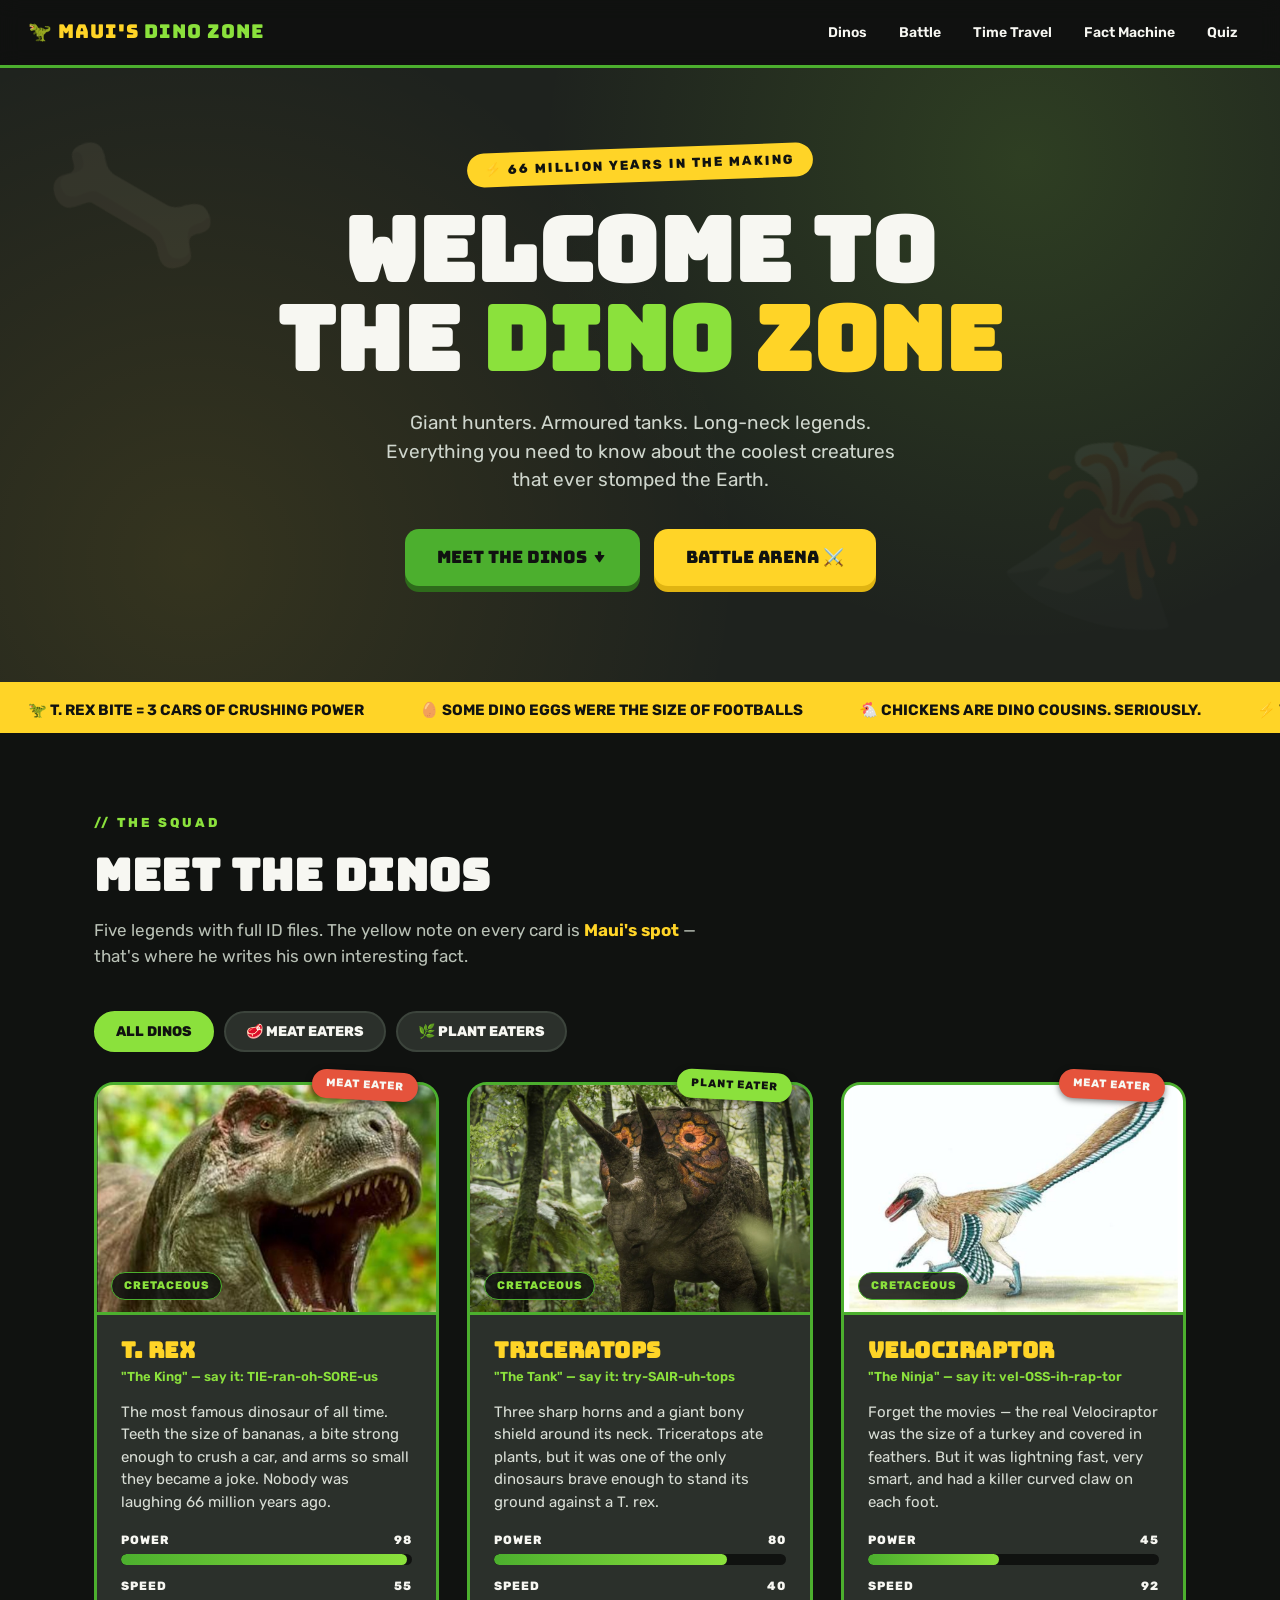
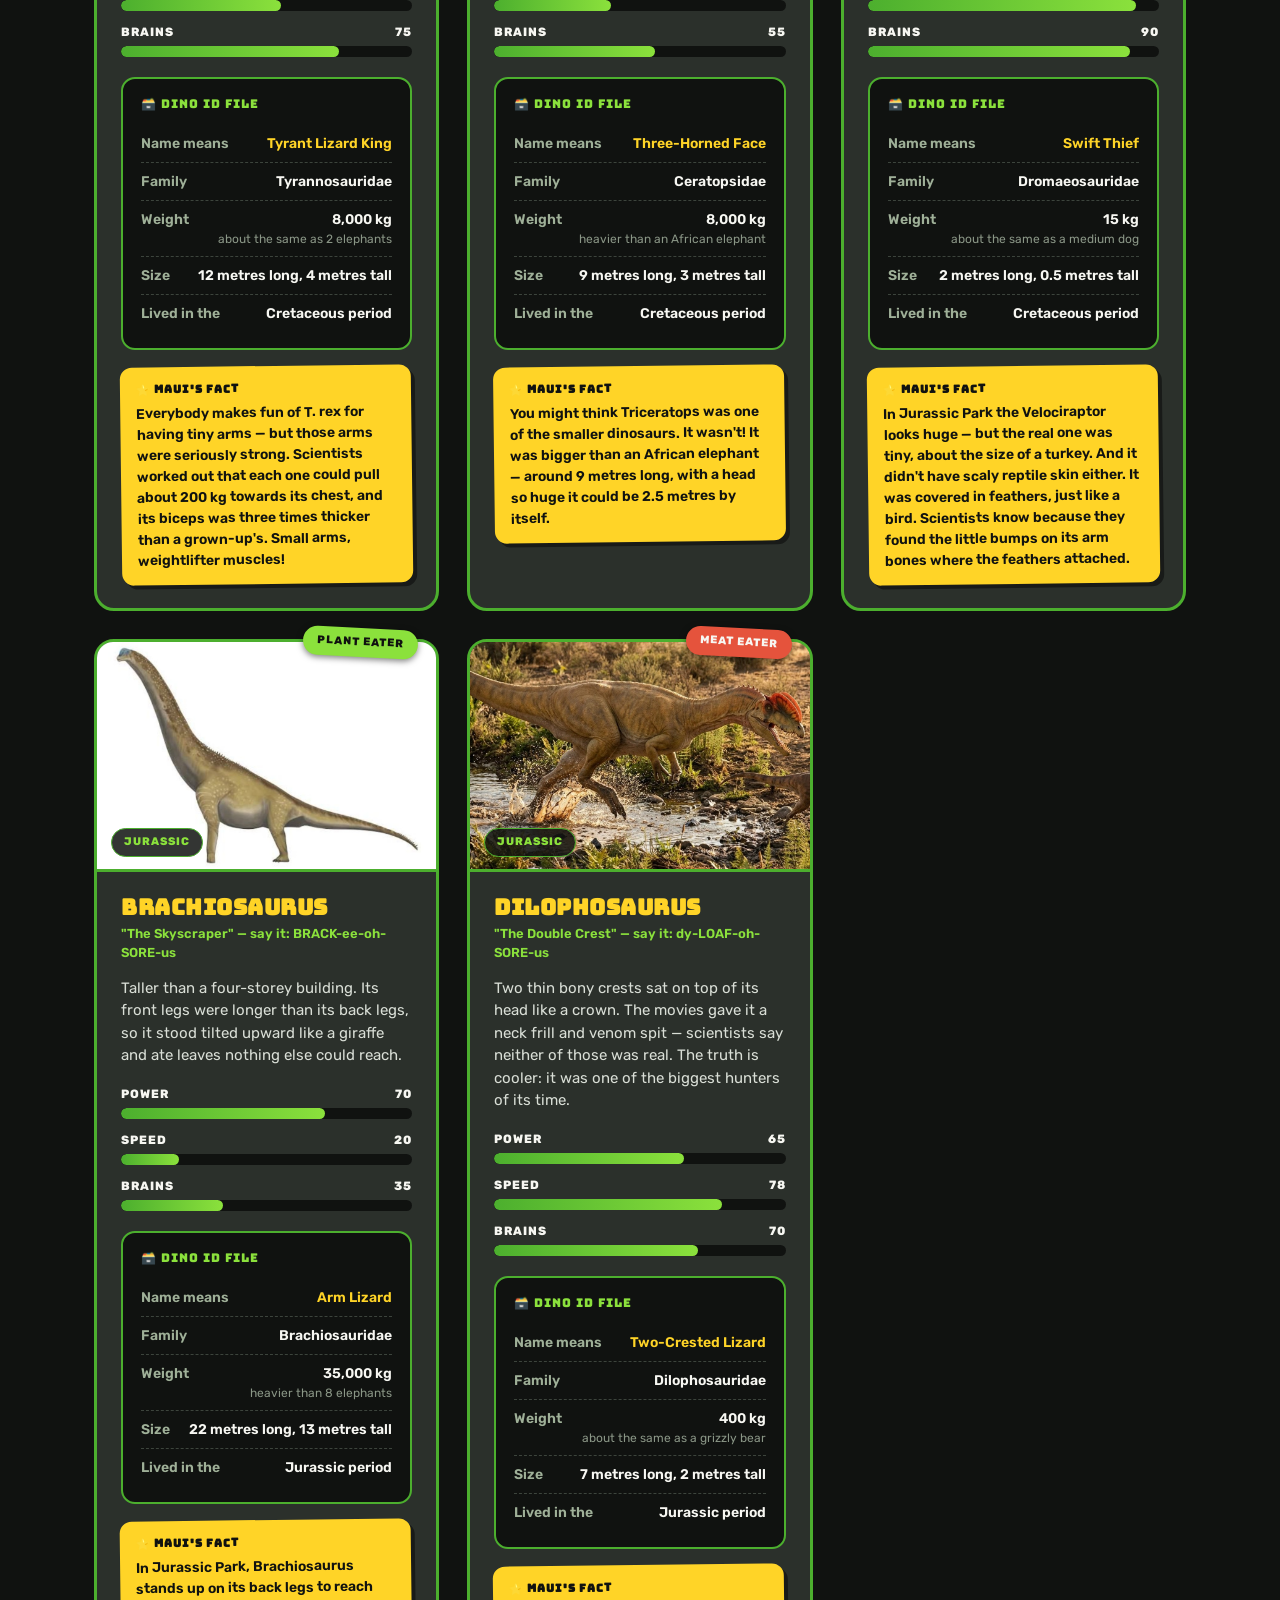
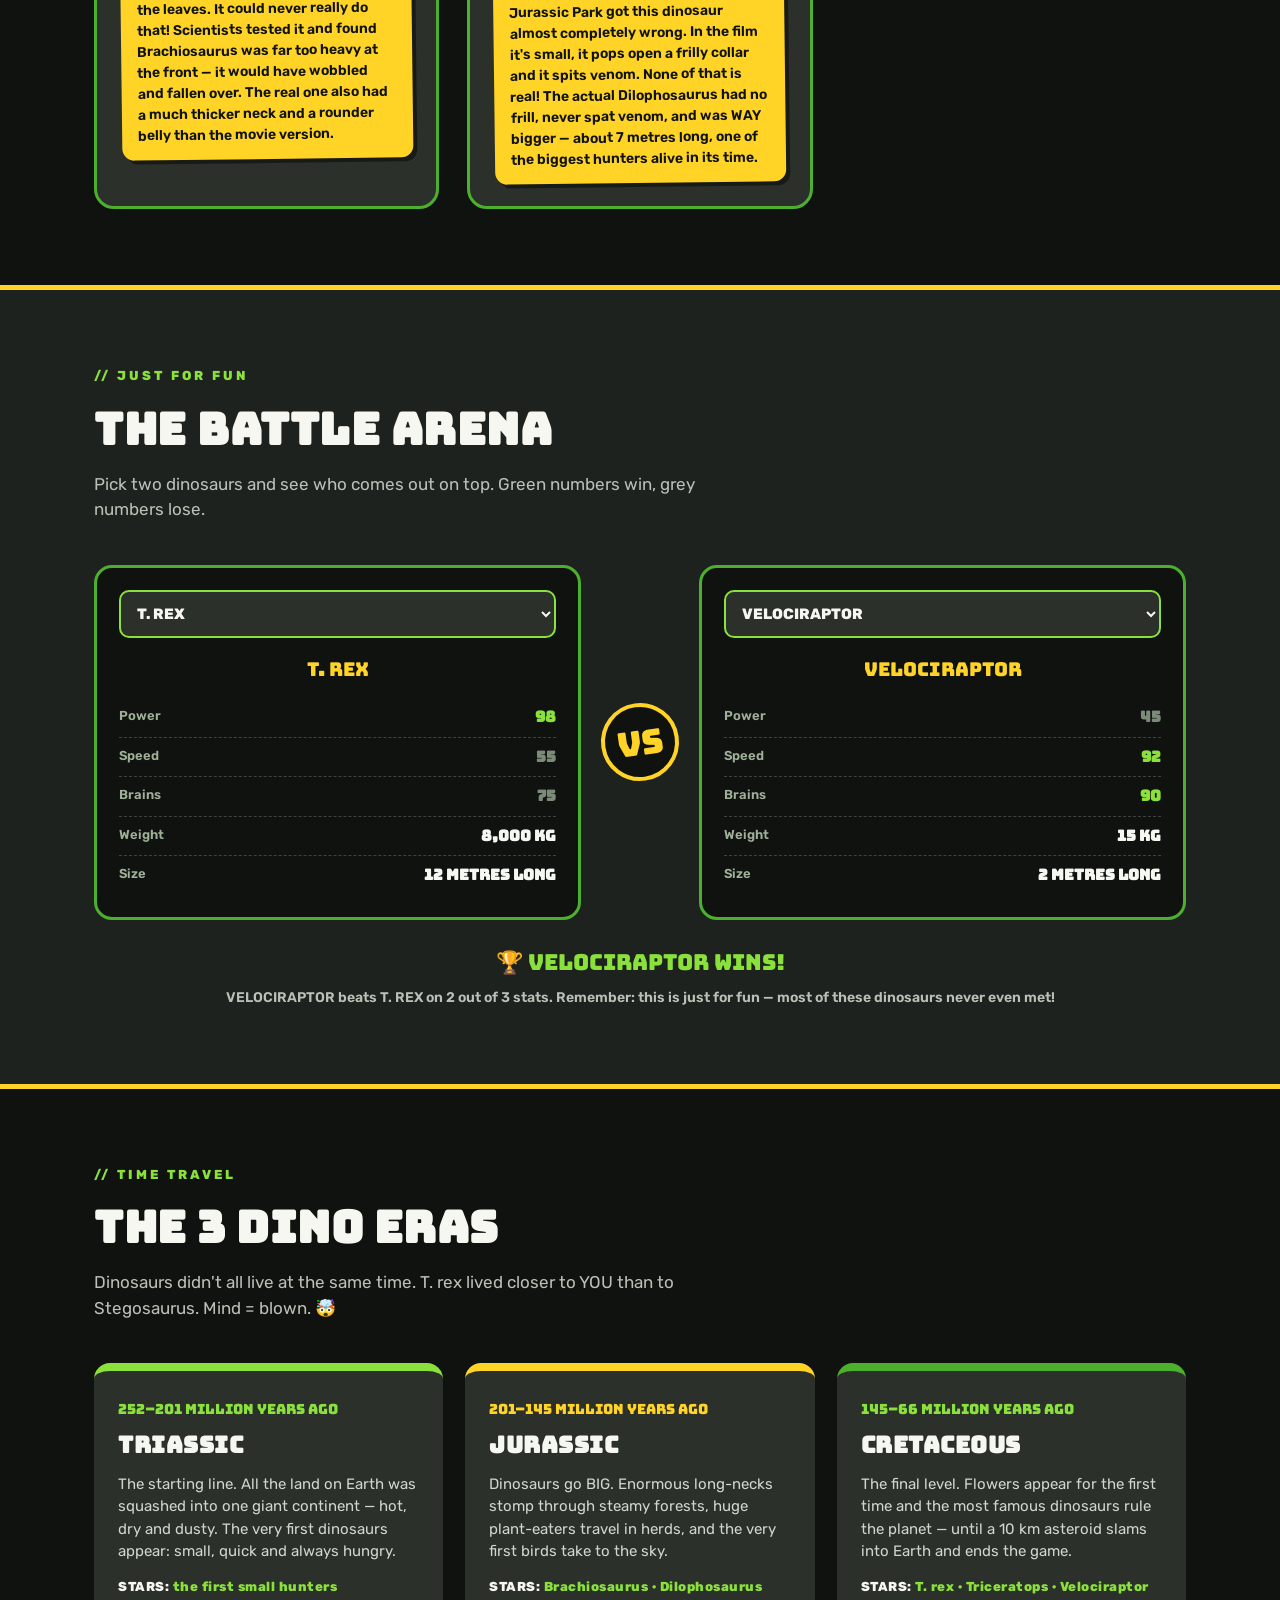
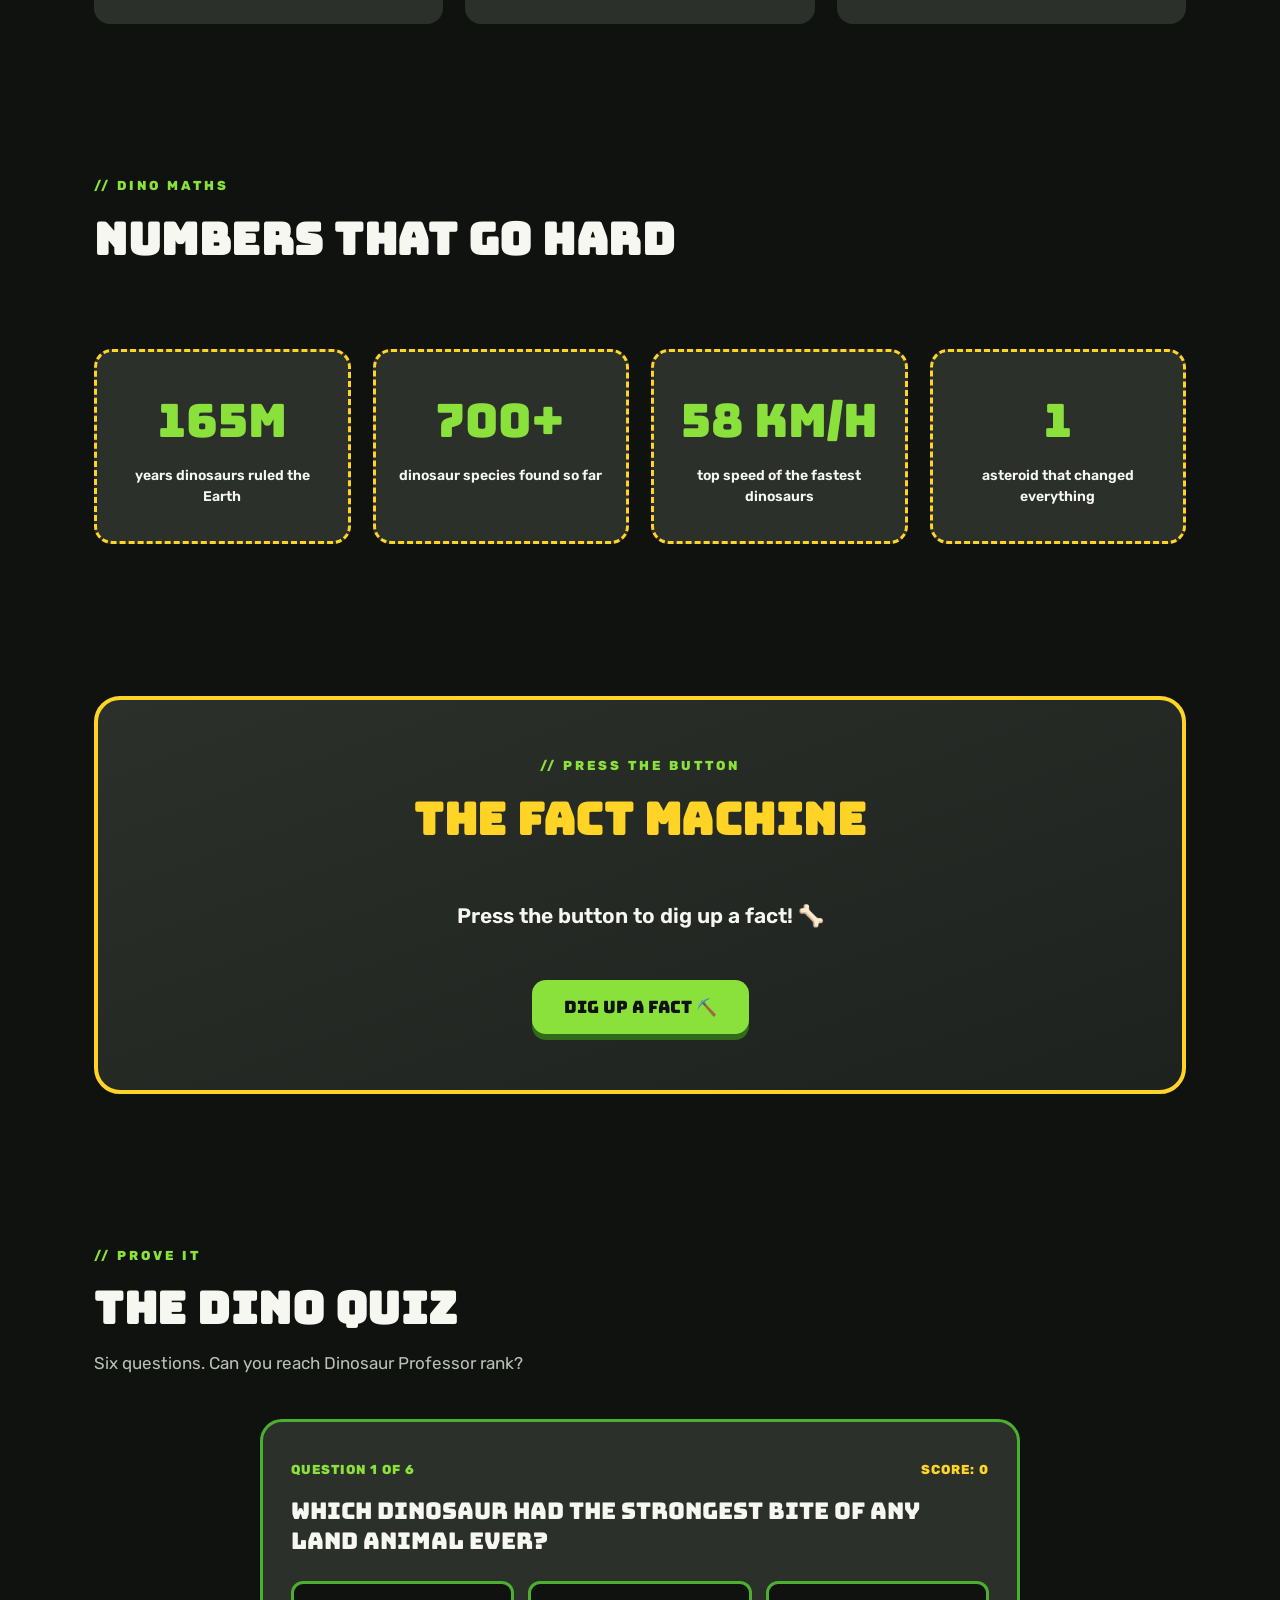
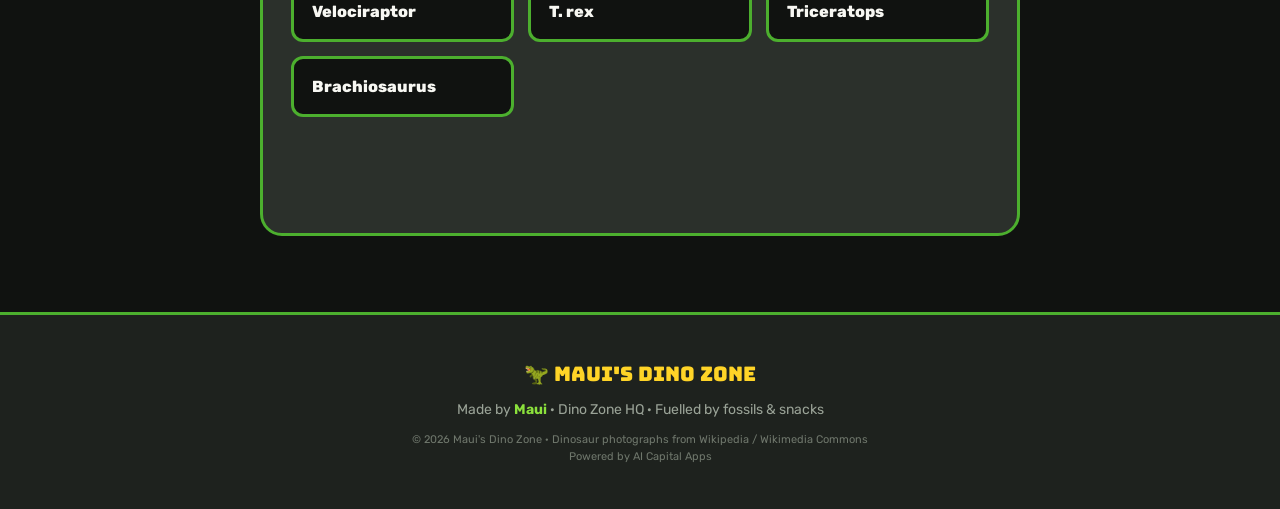
==== index.html @ e73d4151 "Add Maui's Dino Zone website" ====
<!DOCTYPE html>
<html lang="en">
<head>
<meta charset="UTF-8">
<meta name="viewport" content="width=device-width, initial-scale=1.0">
<title>Maui's Dino Zone — Everything About Dinosaurs</title>
<meta name="description" content="Maui's Dino Zone: dinosaur facts, power stats, ID files, a battle arena and a quiz. Built for dinosaur fans.">
<meta name="theme-color" content="#101210">

<!-- Social sharing preview -->
<meta property="og:type" content="website">
<meta property="og:title" content="Maui's Dino Zone">
<meta property="og:description" content="Five legendary dinosaurs, full ID files, a battle arena and a quiz.">
<meta property="og:image" content="trex.jpg">
<meta name="twitter:card" content="summary_large_image">

<link rel="icon" href="data:image/svg+xml,<svg xmlns='http://www.w3.org/2000/svg' viewBox='0 0 100 100'><text y='.9em' font-size='90'>🦖</text></svg>">
<link rel="preconnect" href="https://fonts.googleapis.com">
<link rel="preconnect" href="https://fonts.gstatic.com" crossorigin>
<link href="https://fonts.googleapis.com/css2?family=Bungee&family=Rubik:wght@400;600;800&display=swap" rel="stylesheet">
<link rel="stylesheet" href="style.css">
</head>
<body>

<a class="skip" href="#dinos">Skip to the dinosaurs</a>

<!-- ══════════ NAVIGATION ══════════ -->
<nav>
  <div class="logo">🦖 MAUI'S <span>DINO ZONE</span></div>
  <div class="navlinks">
    <a href="#dinos">Dinos</a>
    <a href="#arena">Battle</a>
    <a href="#eras">Time Travel</a>
    <a href="#facts">Fact Machine</a>
    <a href="#quiz">Quiz</a>
  </div>
</nav>

<!-- ══════════ HERO ══════════ -->
<header class="hero">
  <div class="deco d1">🦴</div>
  <div class="deco d2">🌋</div>
  <div class="badge">⚡ 66 MILLION YEARS IN THE MAKING</div>
  <h1>WELCOME TO<br>THE <span class="g">DINO</span> <span class="y">ZONE</span></h1>
  <p class="lead">Giant hunters. Armoured tanks. Long-neck legends. Everything you need to know about the coolest creatures that ever stomped the Earth.</p>
  <div class="hero-buttons">
    <a class="btn btn-green" href="#dinos">MEET THE DINOS ↓</a>
    <a class="btn btn-yellow" href="#arena">BATTLE ARENA ⚔️</a>
  </div>
</header>

<!-- ══════════ TICKER ══════════ -->
<div class="ticker" aria-hidden="true"><div class="ticker-inner">
  <b>🦖 T. REX BITE = 3 CARS OF CRUSHING POWER</b><b>🥚 SOME DINO EGGS WERE THE SIZE OF FOOTBALLS</b><b>🐔 CHICKENS ARE DINO COUSINS. SERIOUSLY.</b><b>⚡ VELOCIRAPTORS HAD FEATHERS</b><b>🌋 DINOS RULED FOR 165 MILLION YEARS</b>
  <b>🦖 T. REX BITE = 3 CARS OF CRUSHING POWER</b><b>🥚 SOME DINO EGGS WERE THE SIZE OF FOOTBALLS</b><b>🐔 CHICKENS ARE DINO COUSINS. SERIOUSLY.</b><b>⚡ VELOCIRAPTORS HAD FEATHERS</b><b>🌋 DINOS RULED FOR 165 MILLION YEARS</b>
</div></div>

<!-- ══════════ THE DINOSAURS ══════════ -->
<section id="dinos">
  <div class="kicker">// The Squad</div>
  <h2>MEET THE DINOS</h2>
  <p class="sub">Five legends with full ID files. The yellow note on every card is <b>Maui's spot</b> — that's where he writes his own interesting fact.</p>

  <div class="filters">
    <button class="active" data-filter="all">ALL DINOS</button>
    <button data-filter="meat">🥩 MEAT EATERS</button>
    <button data-filter="plant">🌿 PLANT EATERS</button>
  </div>

  <div class="grid" id="dino-grid"><!-- built by app.js from dinos.js --></div>
</section>

<!-- ══════════ BATTLE ARENA ══════════ -->
<div class="arena-wrap"><section id="arena">
  <div class="kicker">// Just For Fun</div>
  <h2>THE BATTLE ARENA</h2>
  <p class="sub">Pick two dinosaurs and see who comes out on top. Green numbers win, grey numbers lose.</p>

  <div class="arena">
    <div class="fighter">
      <select id="fighter-a" aria-label="Choose the first dinosaur"></select>
      <div class="fname" id="name-a">—</div>
      <div class="fstats" id="stats-a"></div>
    </div>

    <div class="vs">VS</div>

    <div class="fighter">
      <select id="fighter-b" aria-label="Choose the second dinosaur"></select>
      <div class="fname" id="name-b">—</div>
      <div class="fstats" id="stats-b"></div>
    </div>
  </div>

  <div class="verdict" id="verdict"></div>
</section></div>

<!-- ══════════ THE ERAS ══════════ -->
<section id="eras">
  <div class="kicker">// Time Travel</div>
  <h2>THE 3 DINO ERAS</h2>
  <p class="sub">Dinosaurs didn't all live at the same time. T. rex lived closer to YOU than to Stegosaurus. Mind = blown. 🤯</p>

  <div class="timeline">
    <div class="era reveal">
      <div class="when">252–201 MILLION YEARS AGO</div>
      <h3>TRIASSIC</h3>
      <p>The starting line. All the land on Earth was squashed into one giant continent — hot, dry and dusty. The very first dinosaurs appear: small, quick and always hungry.</p>
      <div class="who">STARS: <span>the first small hunters</span></div>
    </div>
    <div class="era reveal">
      <div class="when">201–145 MILLION YEARS AGO</div>
      <h3>JURASSIC</h3>
      <p>Dinosaurs go BIG. Enormous long-necks stomp through steamy forests, huge plant-eaters travel in herds, and the very first birds take to the sky.</p>
      <div class="who">STARS: <span>Brachiosaurus · Dilophosaurus</span></div>
    </div>
    <div class="era reveal">
      <div class="when">145–66 MILLION YEARS AGO</div>
      <h3>CRETACEOUS</h3>
      <p>The final level. Flowers appear for the first time and the most famous dinosaurs rule the planet — until a 10 km asteroid slams into Earth and ends the game.</p>
      <div class="who">STARS: <span>T. rex · Triceratops · Velociraptor</span></div>
    </div>
  </div>
</section>

<!-- ══════════ BIG NUMBERS ══════════ -->
<section>
  <div class="kicker">// Dino Maths</div>
  <h2>NUMBERS THAT GO HARD</h2>
  <p class="sub">&nbsp;</p>
  <div class="bignums">
    <div class="num reveal"><div class="n">165M</div><div class="d">years dinosaurs ruled the Earth</div></div>
    <div class="num reveal"><div class="n">700+</div><div class="d">dinosaur species found so far</div></div>
    <div class="num reveal"><div class="n">58 KM/H</div><div class="d">top speed of the fastest dinosaurs</div></div>
    <div class="num reveal"><div class="n">1</div><div class="d">asteroid that changed everything</div></div>
  </div>
</section>

<!-- ══════════ FACT MACHINE ══════════ -->
<section id="facts">
  <div class="machine reveal">
    <div class="kicker">// Press The Button</div>
    <h2>THE FACT MACHINE</h2>
    <div id="fact">Press the button to dig up a fact! 🦴</div>
    <button class="btn btn-lime" onclick="newFact()">DIG UP A FACT ⛏️</button>
  </div>
</section>

<!-- ══════════ QUIZ ══════════ -->
<section id="quiz">
  <div class="kicker">// Prove It</div>
  <h2>THE DINO QUIZ</h2>
  <p class="sub">Six questions. Can you reach Dinosaur Professor rank?</p>
  <div class="quiz-box" id="quiz-box"><!-- built by app.js --></div>
</section>

<!-- ══════════ FOOTER ══════════ -->
<footer>
  <div class="fbig">🦖 MAUI'S DINO ZONE</div>
  <div>Made by <b>Maui</b> · Dino Zone HQ · Fuelled by fossils &amp; snacks</div>
  <div class="credit">
    &copy; <span id="year">2026</span> Maui's Dino Zone · Dinosaur photographs from Wikipedia / Wikimedia Commons<br>
    Powered by AI Capital Apps
  </div>
</footer>

<script src="dinos.js"></script>
<script src="app.js"></script>
</body>
</html>
---- style.css ----
/* ==========================================================================
   MAUI'S DINO ZONE — STYLESHEET
   Colours: green · yellow · black · dark grey · white
   ========================================================================== */

:root{
  --green:#4CAF2E;
  --green-dark:#2E6B1B;
  --lime:#8BE13C;
  --yellow:#FFD427;
  --yellow-dark:#E0B412;
  --black:#101210;
  --dark:#1E221E;
  --gray:#2B302B;
  --gray-light:#3C443C;
  --white:#F7F7F2;
  --muted:#B9C1B6;
  --meat:#E5533C;
}

*{margin:0;padding:0;box-sizing:border-box;}
html{scroll-behavior:smooth;}

body{
  background:var(--black);
  color:var(--white);
  font-family:'Rubik',-apple-system,BlinkMacSystemFont,'Segoe UI',Helvetica,Arial,sans-serif;
  overflow-x:hidden;
  line-height:1.5;
}

/* If Bungee can't load (no internet), fall back to a heavy sans — never a serif */
h1,h2,h3,.display{
  font-family:'Bungee','Arial Black','Helvetica Neue',Impact,sans-serif;
  font-weight:800;letter-spacing:.5px;
}

img{max-width:100%;display:block;}

::selection{background:var(--lime);color:var(--black);}

/* Skip link for keyboard users */
.skip{
  position:absolute;left:-9999px;top:0;z-index:200;
  background:var(--yellow);color:var(--black);padding:12px 20px;font-weight:800;
}
.skip:focus{left:0;}

/* ==========================================================================
   NAVIGATION
   ========================================================================== */
nav{
  position:sticky;top:0;z-index:60;
  display:flex;align-items:center;justify-content:space-between;
  gap:12px;
  padding:14px 28px;
  background:rgba(16,18,16,.94);
  backdrop-filter:blur(10px);
  border-bottom:3px solid var(--green);
}
.logo{
  font-family:'Bungee','Arial Black',Impact,sans-serif;font-size:19px;color:var(--yellow);
  letter-spacing:1px;white-space:nowrap;
}
.logo span{color:var(--lime);}
.navlinks{display:flex;gap:4px;flex-wrap:wrap;}
.navlinks a{
  color:var(--white);text-decoration:none;font-weight:600;font-size:14px;
  padding:8px 14px;border-radius:999px;
  transition:background .18s,color .18s,transform .18s;
}
.navlinks a:hover,.navlinks a:focus-visible{
  background:var(--green);color:var(--black);transform:rotate(-2deg);outline:none;
}

/* ==========================================================================
   HERO
   ========================================================================== */
.hero{
  position:relative;
  padding:80px 24px 96px;
  text-align:center;
  background:
    radial-gradient(circle at 80% 15%, rgba(139,225,60,.15), transparent 42%),
    radial-gradient(circle at 15% 80%, rgba(255,212,39,.10), transparent 46%),
    var(--dark);
  border-bottom:6px solid var(--yellow);
  overflow:hidden;
}
.badge{
  display:inline-block;
  background:var(--yellow);color:var(--black);
  font-weight:800;font-size:13px;letter-spacing:2px;
  padding:7px 18px;border-radius:999px;
  transform:rotate(-2deg);margin-bottom:24px;
}
.hero h1{
  font-size:clamp(40px,8vw,88px);
  line-height:1.02;
  position:relative;z-index:2;
}
.hero h1 .g{color:var(--lime);}
.hero h1 .y{color:var(--yellow);}
.hero p.lead{
  max-width:540px;margin:24px auto 0;
  font-size:clamp(16px,2.4vw,19px);color:#CFD6CD;
  position:relative;z-index:2;
}
.hero-buttons{
  display:flex;gap:14px;justify-content:center;flex-wrap:wrap;
  margin-top:34px;position:relative;z-index:2;
}
.btn{
  display:inline-block;
  font-family:'Bungee','Arial Black',Impact,sans-serif;font-size:17px;text-decoration:none;
  padding:16px 32px;border-radius:14px;border:none;cursor:pointer;
  transition:transform .14s, box-shadow .14s;
}
.btn-green{background:var(--green);color:var(--black);box-shadow:0 6px 0 var(--green-dark);}
.btn-green:hover{transform:translateY(3px);box-shadow:0 3px 0 var(--green-dark);}
.btn-green:active{transform:translateY(6px);box-shadow:none;}
.btn-yellow{background:var(--yellow);color:var(--black);box-shadow:0 6px 0 var(--yellow-dark);}
.btn-yellow:hover{transform:translateY(3px);box-shadow:0 3px 0 var(--yellow-dark);}
.btn-yellow:active{transform:translateY(6px);box-shadow:none;}
.btn-lime{background:var(--lime);color:var(--black);box-shadow:0 6px 0 var(--green-dark);}
.btn-lime:hover{transform:translateY(3px);box-shadow:0 3px 0 var(--green-dark);}
.btn-lime:active{transform:translateY(6px);box-shadow:none;}

.deco{
  position:absolute;font-size:130px;opacity:.07;
  user-select:none;pointer-events:none;z-index:1;
}
.deco.d1{top:40px;left:4%;transform:rotate(-15deg);}
.deco.d2{bottom:24px;right:5%;transform:rotate(18deg);font-size:170px;}

/* ==========================================================================
   TICKER
   ========================================================================== */
.ticker{
  background:var(--yellow);color:var(--black);
  font-weight:800;font-size:15px;
  padding:11px 0;white-space:nowrap;overflow:hidden;
  border-bottom:4px solid var(--black);
}
.ticker-inner{display:inline-block;animation:scroll 34s linear infinite;}
.ticker:hover .ticker-inner{animation-play-state:paused;}
.ticker b{margin:0 28px;}
@keyframes scroll{from{transform:translateX(0)}to{transform:translateX(-50%)}}

/* ==========================================================================
   SECTIONS
   ========================================================================== */
section{padding:76px 24px;max-width:1140px;margin:0 auto;}
.kicker{
  color:var(--lime);font-weight:800;letter-spacing:3px;font-size:13px;
  text-transform:uppercase;margin-bottom:10px;
}
section h2{font-size:clamp(28px,4.6vw,44px);margin-bottom:10px;}
.sub{color:var(--muted);font-size:17px;margin-bottom:42px;max-width:640px;}
.sub b{color:var(--yellow);}

/* ==========================================================================
   FILTER BUTTONS
   ========================================================================== */
.filters{display:flex;gap:10px;flex-wrap:wrap;margin-bottom:30px;}
.filters button{
  font-family:'Rubik';font-weight:800;font-size:14px;
  background:var(--gray);color:var(--white);
  border:2px solid var(--gray-light);border-radius:999px;
  padding:10px 20px;cursor:pointer;transition:.16s;
}
.filters button:hover{border-color:var(--lime);}
.filters button.active{background:var(--lime);color:var(--black);border-color:var(--lime);}

/* ==========================================================================
   DINO CARDS
   ========================================================================== */
.grid{
  display:grid;
  grid-template-columns:repeat(auto-fit,minmax(310px,1fr));
  gap:28px;
}
.card{
  background:var(--gray);
  border:3px solid var(--green);
  border-radius:20px;
  position:relative;
  transition:transform .2s, border-color .2s;
  display:flex;flex-direction:column;
}
.card:hover{transform:translateY(-6px) rotate(-.4deg);border-color:var(--yellow);}
.card.hidden{display:none;}

.tag{
  position:absolute;top:-14px;right:18px;z-index:3;
  font-weight:800;font-size:11px;letter-spacing:1px;
  padding:6px 14px;border-radius:999px;transform:rotate(3deg);
  box-shadow:0 2px 6px rgba(0,0,0,.5);
}
.tag.meat{background:var(--meat);color:var(--white);}
.tag.plant{background:var(--lime);color:var(--black);}

.photo{
  height:230px;
  border-radius:16px 16px 0 0;
  overflow:hidden;position:relative;
  background:var(--black);
  border-bottom:3px solid var(--green);
}
.card:hover .photo{border-bottom-color:var(--yellow);}
.photo img{
  width:100%;height:100%;object-fit:cover;
  opacity:0;transition:opacity .35s, transform .35s;
}
.photo img.loaded{opacity:1;}
.card:hover .photo img.loaded{transform:scale(1.06);}
.photo .placeholder{
  position:absolute;inset:0;
  display:flex;flex-direction:column;align-items:center;justify-content:center;
  gap:10px;text-align:center;padding:20px;
  background:
    repeating-linear-gradient(45deg,#161916,#161916 14px,#1b1f1b 14px,#1b1f1b 28px);
}
.photo .placeholder .icon{font-size:64px;opacity:.85;}
.photo .placeholder .msg{
  font-size:12px;font-weight:800;letter-spacing:1px;color:#7C8A78;
  text-transform:uppercase;
}
.photo .era-chip{
  position:absolute;left:14px;bottom:12px;z-index:2;
  background:rgba(16,18,16,.85);color:var(--lime);
  font-size:11px;font-weight:800;letter-spacing:1px;
  padding:5px 12px;border-radius:999px;
  border:1px solid var(--green);
}

.card-body{padding:24px;display:flex;flex-direction:column;flex:1;}
.card h3{color:var(--yellow);font-size:22px;margin-bottom:4px;line-height:1.1;}
.card .say{
  font-size:13px;color:var(--lime);font-weight:600;margin-bottom:14px;
}
.card .about{
  font-size:15px;color:#D9DED6;margin-bottom:18px;
}

/* stat bars */
.stat{margin-bottom:12px;}
.stat .label{
  display:flex;justify-content:space-between;
  font-size:12px;font-weight:800;letter-spacing:1px;margin-bottom:5px;
}
.bar{height:11px;background:var(--black);border-radius:99px;overflow:hidden;}
.bar i{
  display:block;height:100%;width:0;
  background:linear-gradient(90deg,var(--green),var(--lime));
  border-radius:99px;
  transition:width 1s cubic-bezier(.2,.8,.3,1);
}

/* ID file */
.idfile{
  margin-top:8px;
  background:var(--black);
  border:2px solid var(--green);
  border-radius:14px;
  padding:16px 18px;
}
.idfile .ft{
  font-family:'Bungee','Arial Black',Impact,sans-serif;font-size:12px;color:var(--lime);
  letter-spacing:1px;margin-bottom:12px;
}
.row{
  display:flex;justify-content:space-between;gap:14px;
  padding:8px 0;border-bottom:1px dashed var(--gray-light);
  font-size:14px;
}
.row:last-child{border-bottom:none;}
.row .k{color:#9FB098;font-weight:600;white-space:nowrap;}
.row .v{color:var(--white);font-weight:600;text-align:right;}
.row .v em{color:var(--yellow);font-style:normal;}
.row .v small{display:block;color:#8A9686;font-weight:400;font-size:12px;}

/* Maui's fact */
.mauifact{
  margin-top:16px;
  background:var(--yellow);color:var(--black);
  border-radius:12px;padding:14px 16px;
  font-size:14px;font-weight:600;
  transform:rotate(-.7deg);
  box-shadow:4px 4px 0 rgba(0,0,0,.45);
}
.mauifact .mt{
  font-family:'Bungee','Arial Black',Impact,sans-serif;font-size:11px;letter-spacing:1px;margin-bottom:5px;
}
.mauifact.empty{
  background:repeating-linear-gradient(45deg,var(--yellow),var(--yellow) 12px,#F0C51E 12px,#F0C51E 24px);
}
.mauifact.empty .waiting{opacity:.75;font-style:italic;}

/* ==========================================================================
   BATTLE ARENA
   ========================================================================== */
.arena-wrap{background:var(--dark);border-top:5px solid var(--yellow);border-bottom:5px solid var(--yellow);}
.arena{
  display:grid;
  grid-template-columns:1fr auto 1fr;
  gap:20px;align-items:start;
  margin-top:10px;
}
.fighter{
  background:var(--black);border:3px solid var(--green);
  border-radius:18px;padding:22px;text-align:center;
}
.fighter select{
  width:100%;
  font-family:'Rubik';font-weight:800;font-size:15px;
  background:var(--gray);color:var(--white);
  border:2px solid var(--lime);border-radius:10px;
  padding:12px;cursor:pointer;margin-bottom:18px;
}
.fighter .fname{font-family:'Bungee','Arial Black',Impact,sans-serif;font-size:19px;color:var(--yellow);margin-bottom:14px;}
.fighter .fstats .row{font-size:13px;}
.fighter .fstats .row .v{font-family:'Bungee','Arial Black',Impact,sans-serif;font-size:15px;}
.fighter .win{color:var(--lime);}
.fighter .lose{color:#7C8A78;}
.vs{
  align-self:center;
  font-family:'Bungee','Arial Black',Impact,sans-serif;font-size:34px;color:var(--yellow);
  background:var(--black);border:4px solid var(--yellow);border-radius:50%;
  width:78px;height:78px;display:flex;align-items:center;justify-content:center;
  transform:rotate(-8deg);
}
.verdict{
  margin-top:26px;text-align:center;
  font-family:'Bungee','Arial Black',Impact,sans-serif;font-size:clamp(17px,2.6vw,22px);color:var(--lime);
  min-height:34px;
}
.verdict small{
  display:block;font-family:'Rubik';font-weight:600;font-size:14px;
  color:var(--muted);margin-top:8px;
}

/* ==========================================================================
   ERAS
   ========================================================================== */
.timeline{display:grid;grid-template-columns:repeat(auto-fit,minmax(240px,1fr));gap:22px;}
.era{
  background:var(--gray);border-radius:16px;padding:28px 24px;
  border-top:8px solid var(--lime);
}
.era:nth-child(2){border-top-color:var(--yellow);}
.era:nth-child(3){border-top-color:var(--green);}
.era .when{font-family:'Bungee','Arial Black',Impact,sans-serif;font-size:14px;color:var(--lime);}
.era:nth-child(2) .when{color:var(--yellow);}
.era h3{font-size:23px;margin:8px 0 10px;}
.era p{font-size:15px;color:#CFD6CD;}
.era .who{
  margin-top:14px;font-size:13px;font-weight:800;
  color:var(--white);letter-spacing:.5px;
}
.era .who span{color:var(--lime);}

/* ==========================================================================
   BIG NUMBERS
   ========================================================================== */
.bignums{display:grid;grid-template-columns:repeat(auto-fit,minmax(200px,1fr));gap:22px;}
.num{
  text-align:center;background:var(--gray);border-radius:18px;
  padding:34px 18px;border:3px dashed var(--yellow);
}
.num .n{font-family:'Bungee','Arial Black',Impact,sans-serif;font-size:clamp(30px,4.4vw,46px);color:var(--lime);}
.num .d{font-weight:600;font-size:14px;margin-top:10px;}

/* ==========================================================================
   FACT MACHINE
   ========================================================================== */
.machine{
  text-align:center;
  background:linear-gradient(160deg,var(--gray),var(--dark));
  border:4px solid var(--yellow);border-radius:26px;
  padding:56px 26px;
}
.machine h2{color:var(--yellow);}
#fact{
  min-height:80px;display:flex;align-items:center;justify-content:center;
  font-size:clamp(17px,2.6vw,21px);font-weight:600;
  max-width:620px;margin:24px auto;
  transition:opacity .16s;
}

/* ==========================================================================
   QUIZ
   ========================================================================== */
.quiz-box{
  background:var(--gray);border:3px solid var(--green);
  border-radius:22px;padding:38px 28px;max-width:760px;margin:0 auto;
}
.quiz-progress{
  display:flex;justify-content:space-between;align-items:center;
  font-size:13px;font-weight:800;letter-spacing:1px;color:var(--lime);
  margin-bottom:18px;
}
.quiz-progress .score{color:var(--yellow);}
.quiz-q{font-family:'Bungee','Arial Black',Impact,sans-serif;font-size:clamp(18px,2.8vw,23px);margin-bottom:24px;line-height:1.3;}
.quiz-opts{display:grid;grid-template-columns:repeat(auto-fit,minmax(220px,1fr));gap:14px;}
.quiz-opts button{
  font-family:'Rubik';font-weight:800;font-size:16px;
  background:var(--black);color:var(--white);
  border:3px solid var(--green);border-radius:12px;
  padding:18px;cursor:pointer;transition:.15s;text-align:left;
}
.quiz-opts button:hover:not(:disabled){background:var(--green);color:var(--black);transform:rotate(-1deg);}
.quiz-opts button:disabled{cursor:default;opacity:.85;}
.quiz-opts button.correct{background:var(--lime);color:var(--black);border-color:var(--lime);opacity:1;}
.quiz-opts button.wrong{background:var(--meat);color:var(--white);border-color:var(--meat);opacity:1;}
.quiz-feedback{
  margin-top:22px;min-height:56px;
  font-weight:600;font-size:15px;color:var(--muted);
}
.quiz-feedback .head{font-family:'Bungee','Arial Black',Impact,sans-serif;font-size:17px;display:block;margin-bottom:6px;}
.quiz-feedback .head.good{color:var(--lime);}
.quiz-feedback .head.bad{color:var(--yellow);}
.quiz-final{text-align:center;}
.quiz-final .big{font-family:'Bungee','Arial Black',Impact,sans-serif;font-size:clamp(30px,6vw,52px);color:var(--yellow);}
.quiz-final .rank{font-family:'Bungee','Arial Black',Impact,sans-serif;font-size:22px;color:var(--lime);margin:12px 0 20px;}

/* ==========================================================================
   FOOTER
   ========================================================================== */
footer{
  text-align:center;padding:44px 22px;
  background:var(--dark);border-top:3px solid var(--green);
  color:#9AA397;font-size:14px;
}
footer .fbig{font-family:'Bungee','Arial Black',Impact,sans-serif;font-size:20px;color:var(--yellow);margin-bottom:10px;}
footer b{color:var(--lime);}
footer .credit{font-size:11px;color:#6F776C;margin-top:12px;}

/* ==========================================================================
   REVEAL ANIMATION
   ========================================================================== */
.reveal{opacity:0;transform:translateY(24px);transition:opacity .5s, transform .5s;}
.reveal.in{opacity:1;transform:none;}

@media (prefers-reduced-motion:reduce){
  *{animation:none!important;transition:none!important;}
  .reveal{opacity:1;transform:none;}
}

/* ==========================================================================
   MOBILE
   ========================================================================== */
@media (max-width:820px){
  .arena{grid-template-columns:1fr;}
  .vs{margin:0 auto;transform:rotate(-8deg) scale(.85);}
}
@media (max-width:600px){
  nav{flex-direction:column;align-items:flex-start;padding:12px 18px;}
  .navlinks{width:100%;}
  .navlinks a{font-size:13px;padding:7px 11px;}
  section{padding:56px 18px;}
  .hero{padding:56px 18px 68px;}
  .deco{display:none;}
  .grid{grid-template-columns:1fr;}
  .quiz-box{padding:26px 18px;}
  .machine{padding:40px 20px;}
  .btn{font-size:15px;padding:14px 24px;}
}
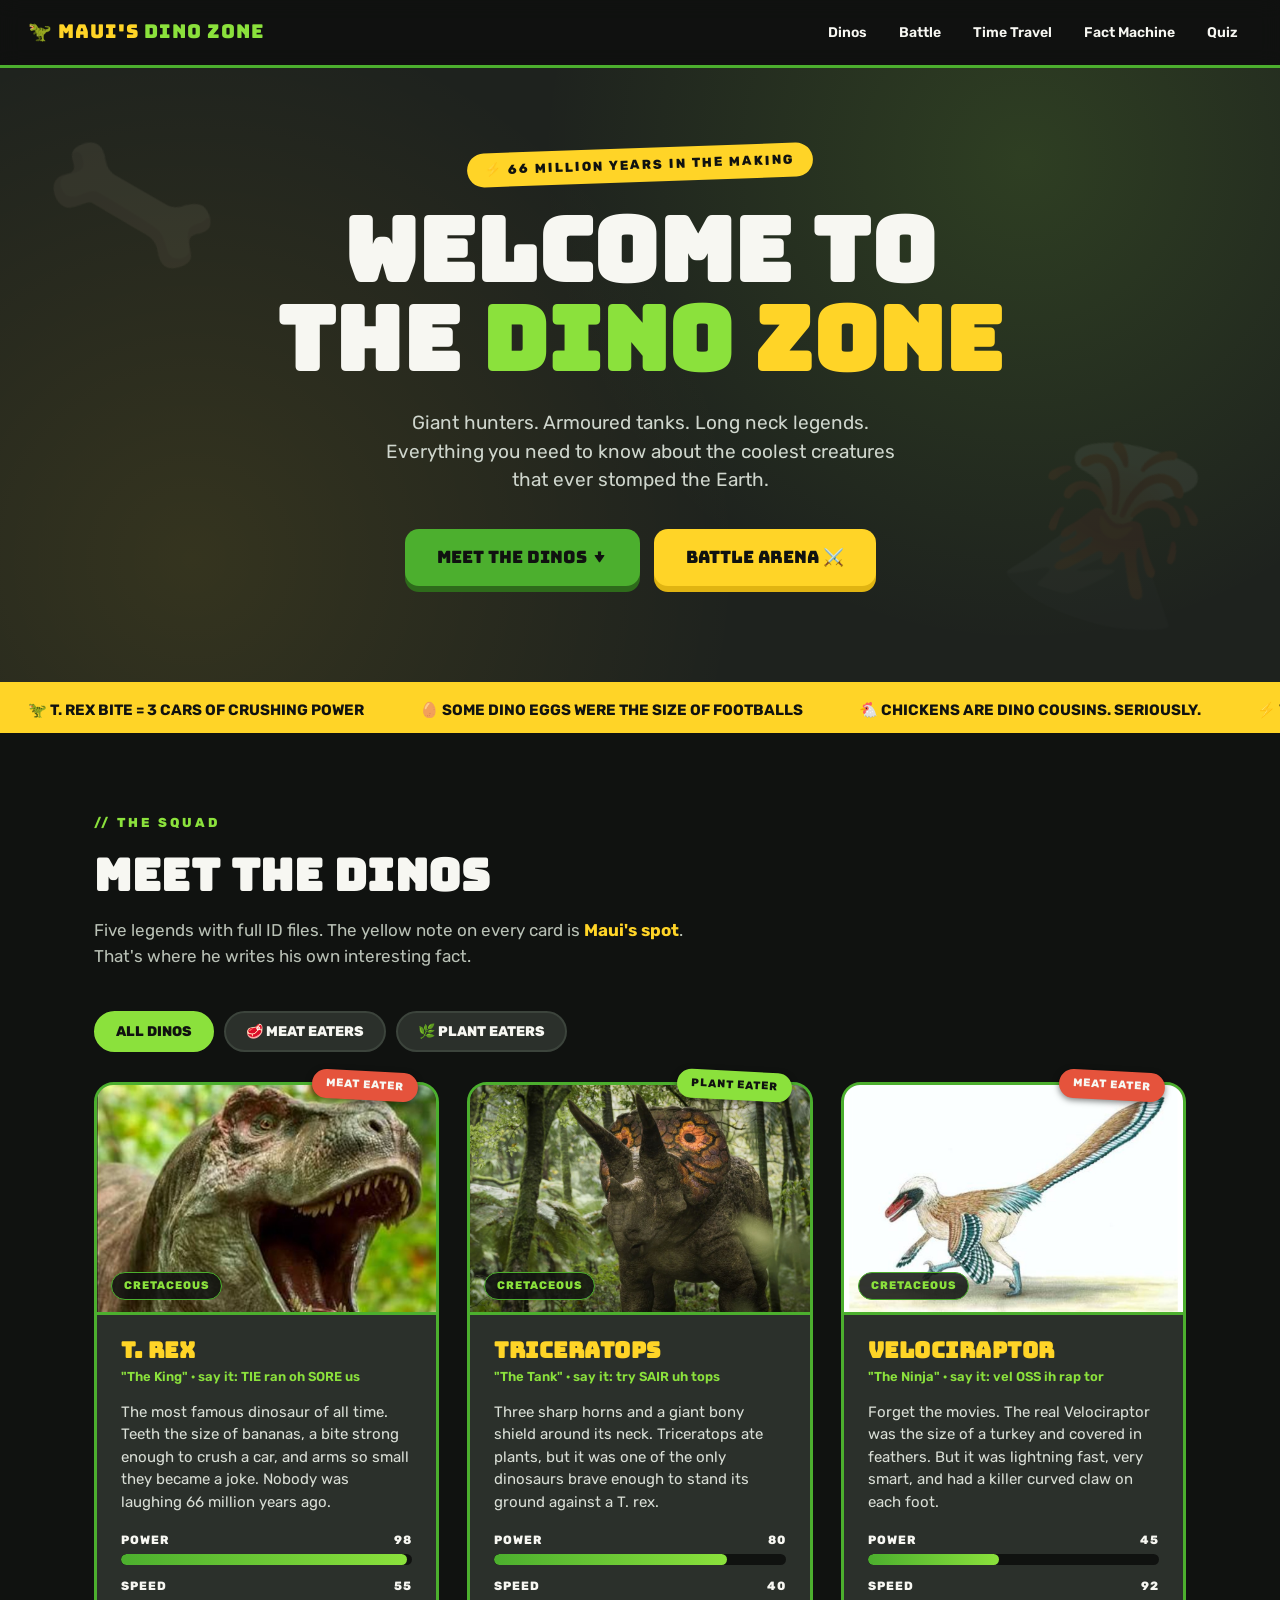
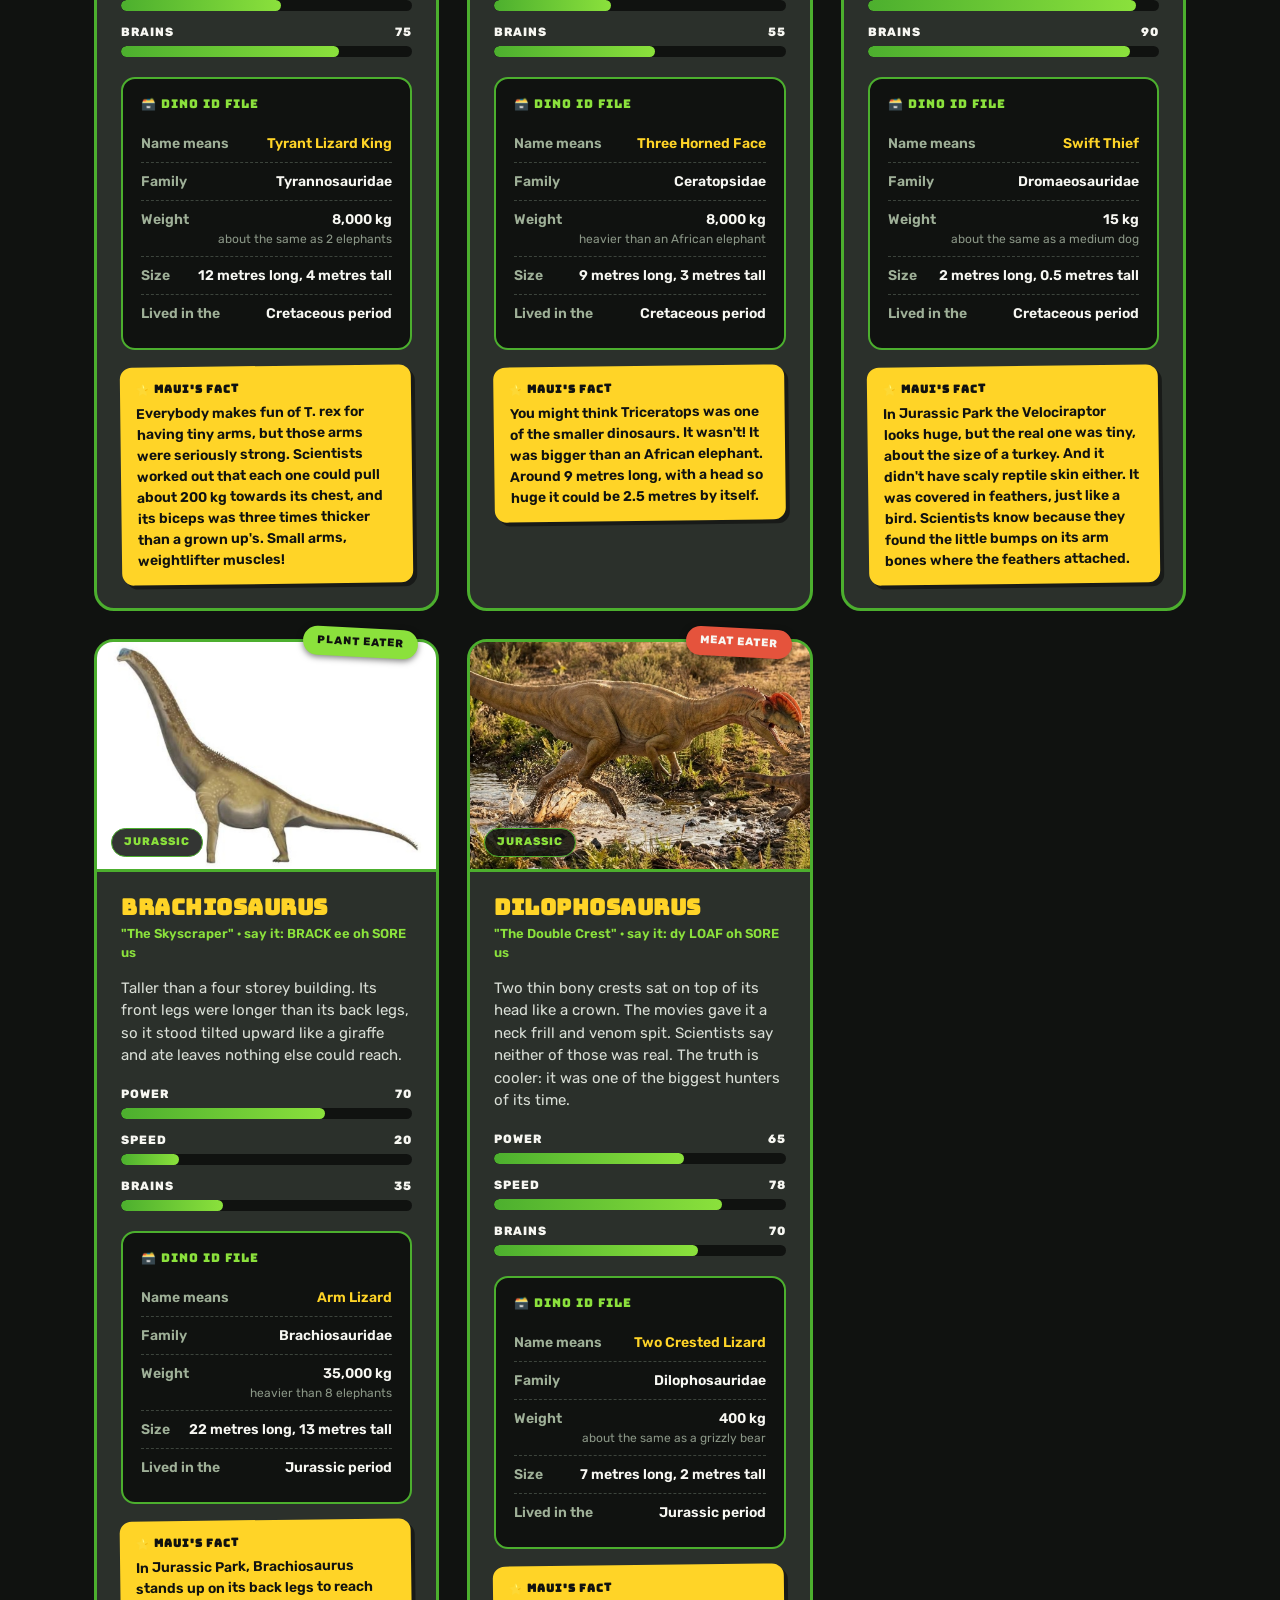
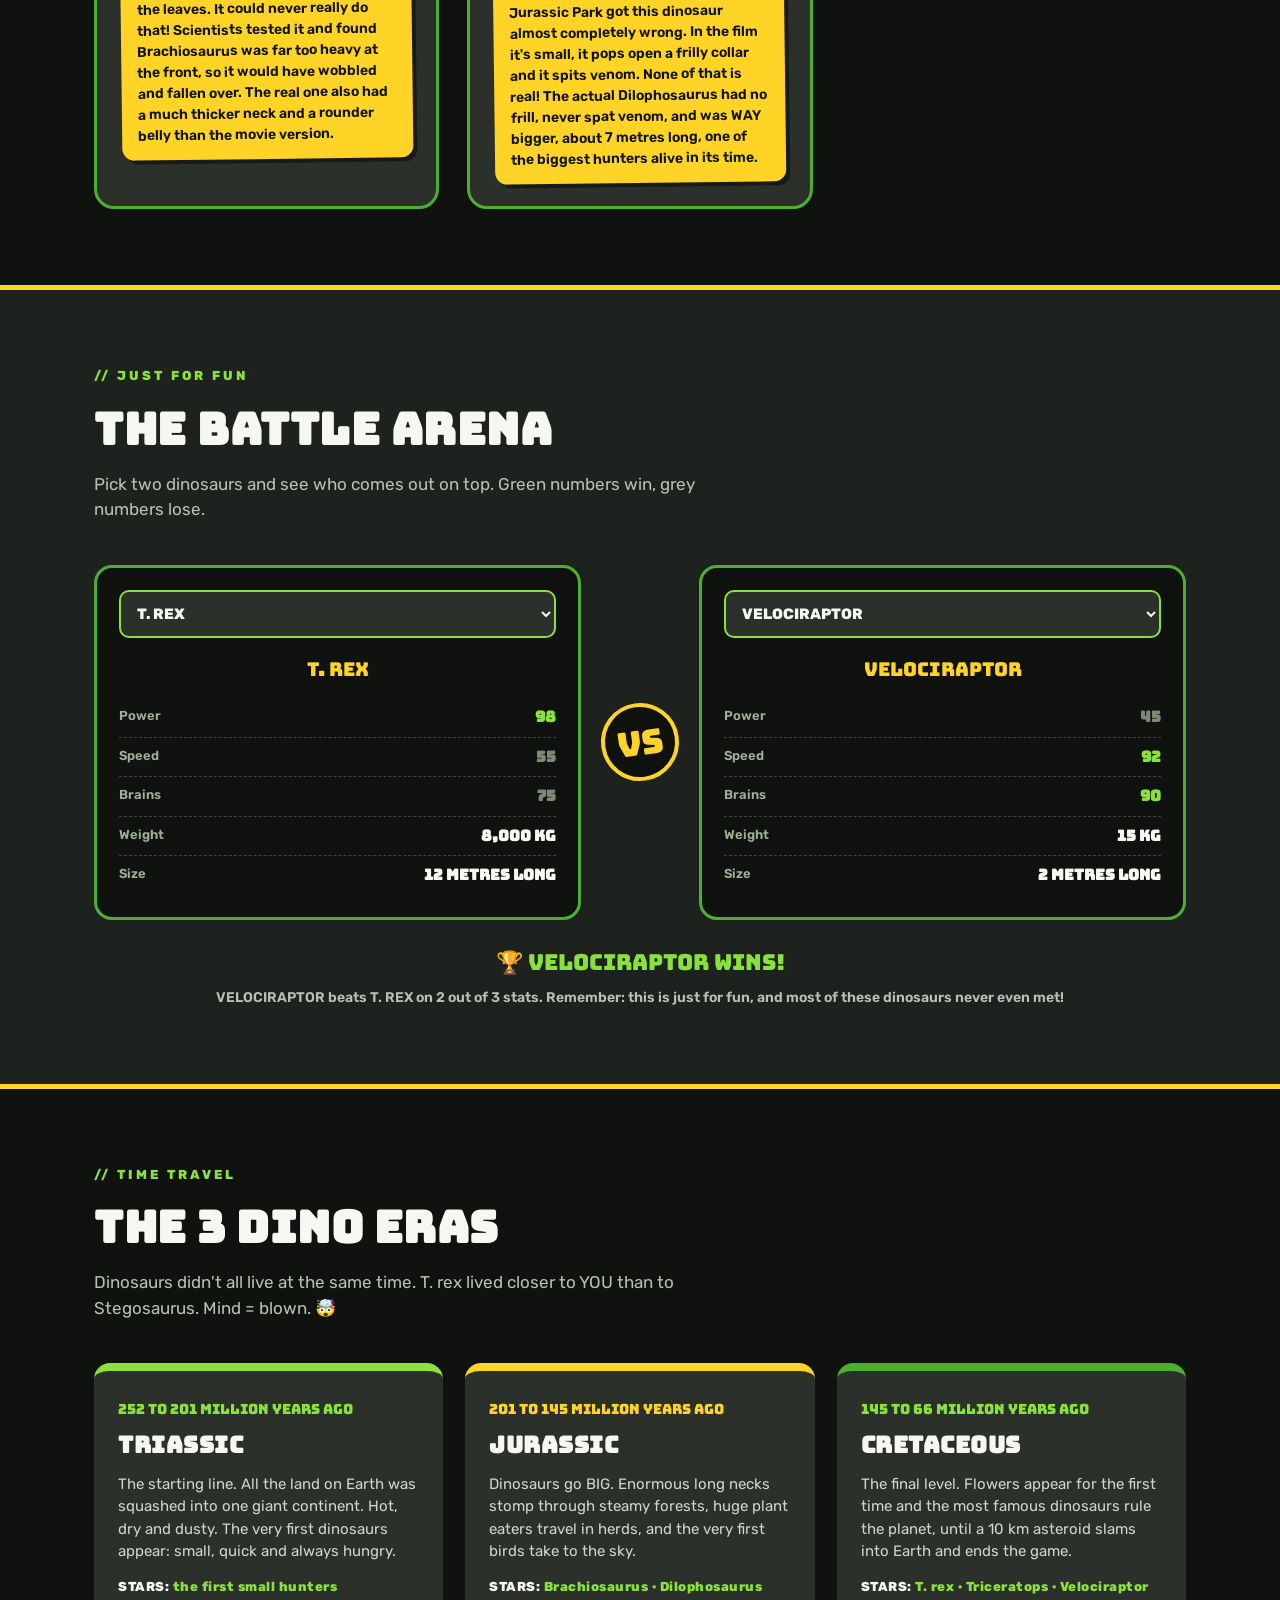
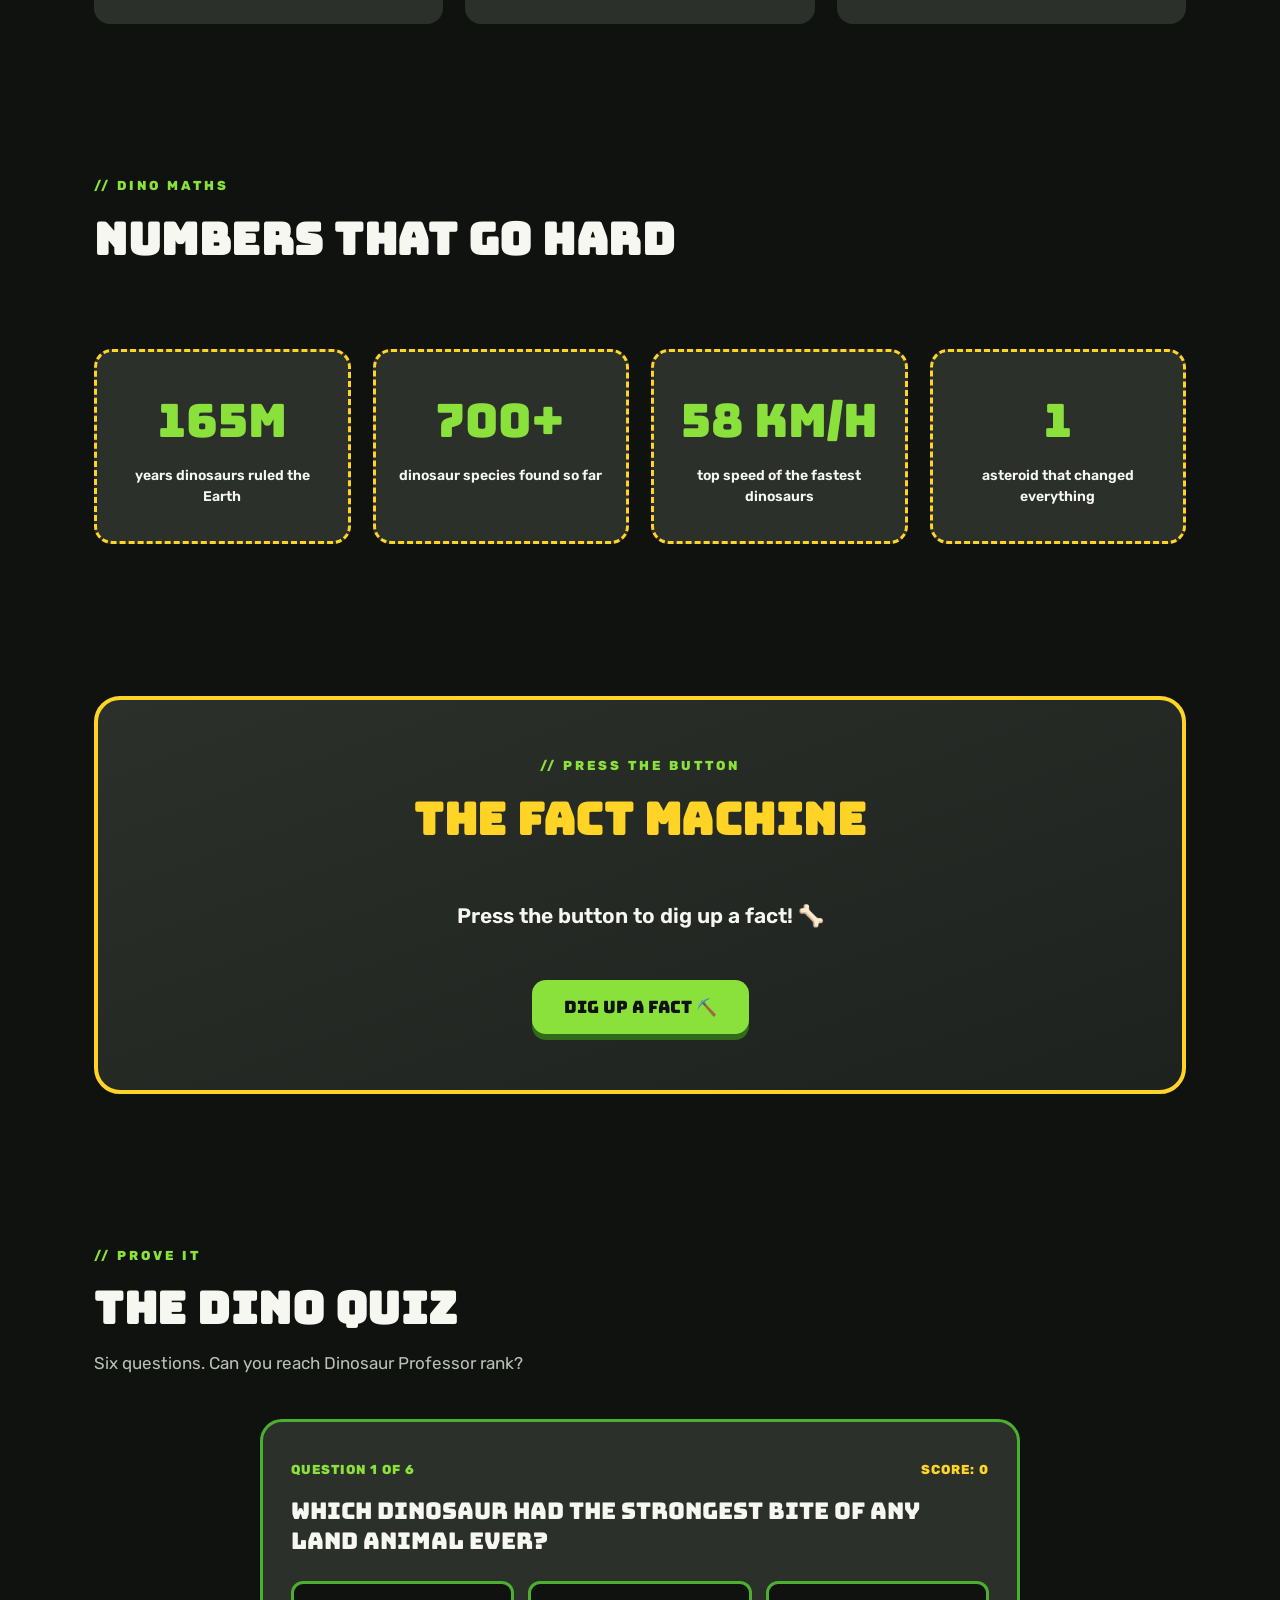
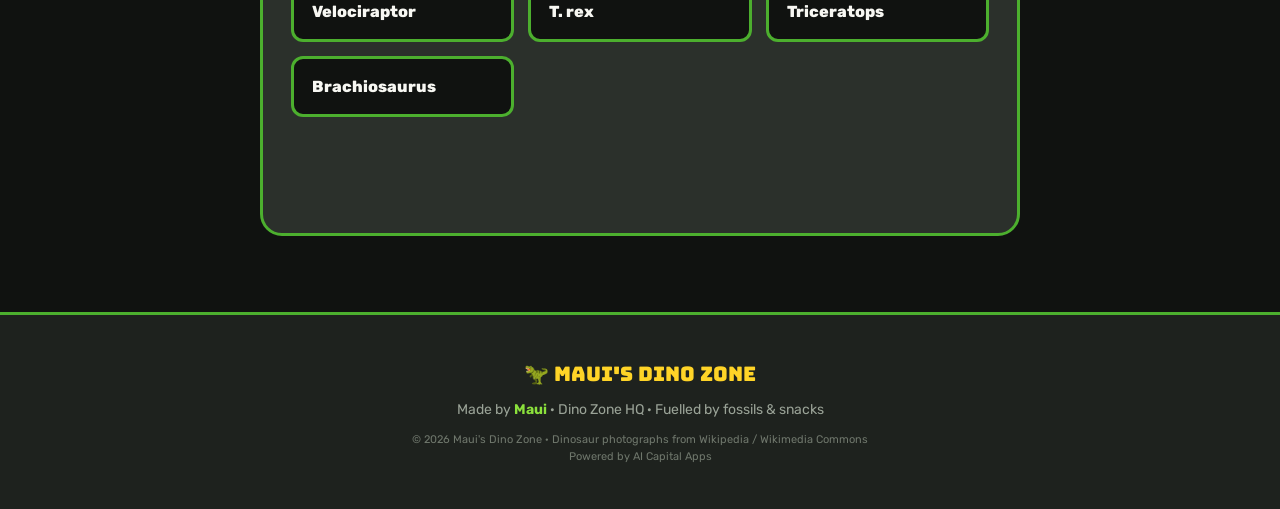
==== commit de859c4b: "Remove all dashes, add link preview card" ====
--- a/index.html
+++ b/index.html
@@ -3,16 +3,27 @@
 <head>
 <meta charset="UTF-8">
 <meta name="viewport" content="width=device-width, initial-scale=1.0">
-<title>Maui's Dino Zone — Everything About Dinosaurs</title>
+<title>Maui's Dino Zone · Everything About Dinosaurs</title>
 <meta name="description" content="Maui's Dino Zone: dinosaur facts, power stats, ID files, a battle arena and a quiz. Built for dinosaur fans.">
 <meta name="theme-color" content="#101210">
 
-<!-- Social sharing preview -->
+<!-- Social sharing preview (WhatsApp, iMessage, Slack, X, Facebook) -->
 <meta property="og:type" content="website">
-<meta property="og:title" content="Maui's Dino Zone">
-<meta property="og:description" content="Five legendary dinosaurs, full ID files, a battle arena and a quiz.">
-<meta property="og:image" content="trex.jpg">
+<meta property="og:site_name" content="Maui's Dino Zone">
+<meta property="og:url" content="https://mauidinozone.aicapitalapps.com/">
+<meta property="og:title" content="Maui's Dino Zone · For Dinosaur Fans">
+<meta property="og:description" content="Five legendary dinosaurs with real pictures, power stats and full ID files. Plus a battle arena, a fact machine and a quiz. Built by Maui, age 10.">
+<meta property="og:image" content="https://mauidinozone.aicapitalapps.com/social-card.png">
+<meta property="og:image:secure_url" content="https://mauidinozone.aicapitalapps.com/social-card.png">
+<meta property="og:image:type" content="image/png">
+<meta property="og:image:width" content="1200">
+<meta property="og:image:height" content="630">
+<meta property="og:image:alt" content="Maui's Dino Zone">
+<meta property="og:locale" content="en_US">
 <meta name="twitter:card" content="summary_large_image">
+<meta name="twitter:title" content="Maui's Dino Zone · For Dinosaur Fans">
+<meta name="twitter:description" content="Five legendary dinosaurs with real pictures, power stats and full ID files. Plus a battle arena, a fact machine and a quiz.">
+<meta name="twitter:image" content="https://mauidinozone.aicapitalapps.com/social-card.png">
 
 <link rel="icon" href="data:image/svg+xml,<svg xmlns='http://www.w3.org/2000/svg' viewBox='0 0 100 100'><text y='.9em' font-size='90'>🦖</text></svg>">
 <link rel="preconnect" href="https://fonts.googleapis.com">
@@ -42,7 +53,7 @@
   <div class="deco d2">🌋</div>
   <div class="badge">⚡ 66 MILLION YEARS IN THE MAKING</div>
   <h1>WELCOME TO<br>THE <span class="g">DINO</span> <span class="y">ZONE</span></h1>
-  <p class="lead">Giant hunters. Armoured tanks. Long-neck legends. Everything you need to know about the coolest creatures that ever stomped the Earth.</p>
+  <p class="lead">Giant hunters. Armoured tanks. Long neck legends. Everything you need to know about the coolest creatures that ever stomped the Earth.</p>
   <div class="hero-buttons">
     <a class="btn btn-green" href="#dinos">MEET THE DINOS ↓</a>
     <a class="btn btn-yellow" href="#arena">BATTLE ARENA ⚔️</a>
@@ -59,7 +70,7 @@
 <section id="dinos">
   <div class="kicker">// The Squad</div>
   <h2>MEET THE DINOS</h2>
-  <p class="sub">Five legends with full ID files. The yellow note on every card is <b>Maui's spot</b> — that's where he writes his own interesting fact.</p>
+  <p class="sub">Five legends with full ID files. The yellow note on every card is <b>Maui's spot</b>. That's where he writes his own interesting fact.</p>
 
   <div class="filters">
     <button class="active" data-filter="all">ALL DINOS</button>
@@ -79,7 +90,7 @@
   <div class="arena">
     <div class="fighter">
       <select id="fighter-a" aria-label="Choose the first dinosaur"></select>
-      <div class="fname" id="name-a">—</div>
+      <div class="fname" id="name-a"></div>
       <div class="fstats" id="stats-a"></div>
     </div>
 
@@ -87,7 +98,7 @@
 
     <div class="fighter">
       <select id="fighter-b" aria-label="Choose the second dinosaur"></select>
-      <div class="fname" id="name-b">—</div>
+      <div class="fname" id="name-b"></div>
       <div class="fstats" id="stats-b"></div>
     </div>
   </div>
@@ -103,21 +114,21 @@
 
   <div class="timeline">
     <div class="era reveal">
-      <div class="when">252–201 MILLION YEARS AGO</div>
+      <div class="when">252 TO 201 MILLION YEARS AGO</div>
       <h3>TRIASSIC</h3>
-      <p>The starting line. All the land on Earth was squashed into one giant continent — hot, dry and dusty. The very first dinosaurs appear: small, quick and always hungry.</p>
+      <p>The starting line. All the land on Earth was squashed into one giant continent. Hot, dry and dusty. The very first dinosaurs appear: small, quick and always hungry.</p>
       <div class="who">STARS: <span>the first small hunters</span></div>
     </div>
     <div class="era reveal">
-      <div class="when">201–145 MILLION YEARS AGO</div>
+      <div class="when">201 TO 145 MILLION YEARS AGO</div>
       <h3>JURASSIC</h3>
-      <p>Dinosaurs go BIG. Enormous long-necks stomp through steamy forests, huge plant-eaters travel in herds, and the very first birds take to the sky.</p>
+      <p>Dinosaurs go BIG. Enormous long necks stomp through steamy forests, huge plant eaters travel in herds, and the very first birds take to the sky.</p>
       <div class="who">STARS: <span>Brachiosaurus · Dilophosaurus</span></div>
     </div>
     <div class="era reveal">
-      <div class="when">145–66 MILLION YEARS AGO</div>
+      <div class="when">145 TO 66 MILLION YEARS AGO</div>
       <h3>CRETACEOUS</h3>
-      <p>The final level. Flowers appear for the first time and the most famous dinosaurs rule the planet — until a 10 km asteroid slams into Earth and ends the game.</p>
+      <p>The final level. Flowers appear for the first time and the most famous dinosaurs rule the planet, until a 10 km asteroid slams into Earth and ends the game.</p>
       <div class="who">STARS: <span>T. rex · Triceratops · Velociraptor</span></div>
     </div>
   </div>
--- a/style.css
+++ b/style.css
@@ -1,5 +1,5 @@
 /* ==========================================================================
-   MAUI'S DINO ZONE — STYLESHEET
+   MAUI'S DINO ZONE · STYLESHEET
    Colours: green · yellow · black · dark grey · white
    ========================================================================== */
 
@@ -29,7 +29,7 @@
   line-height:1.5;
 }
 
-/* If Bungee can't load (no internet), fall back to a heavy sans — never a serif */
+/* If Bungee can't load (no internet), fall back to a heavy sans, never a serif */
 h1,h2,h3,.display{
   font-family:'Bungee','Arial Black','Helvetica Neue',Impact,sans-serif;
   font-weight:800;letter-spacing:.5px;
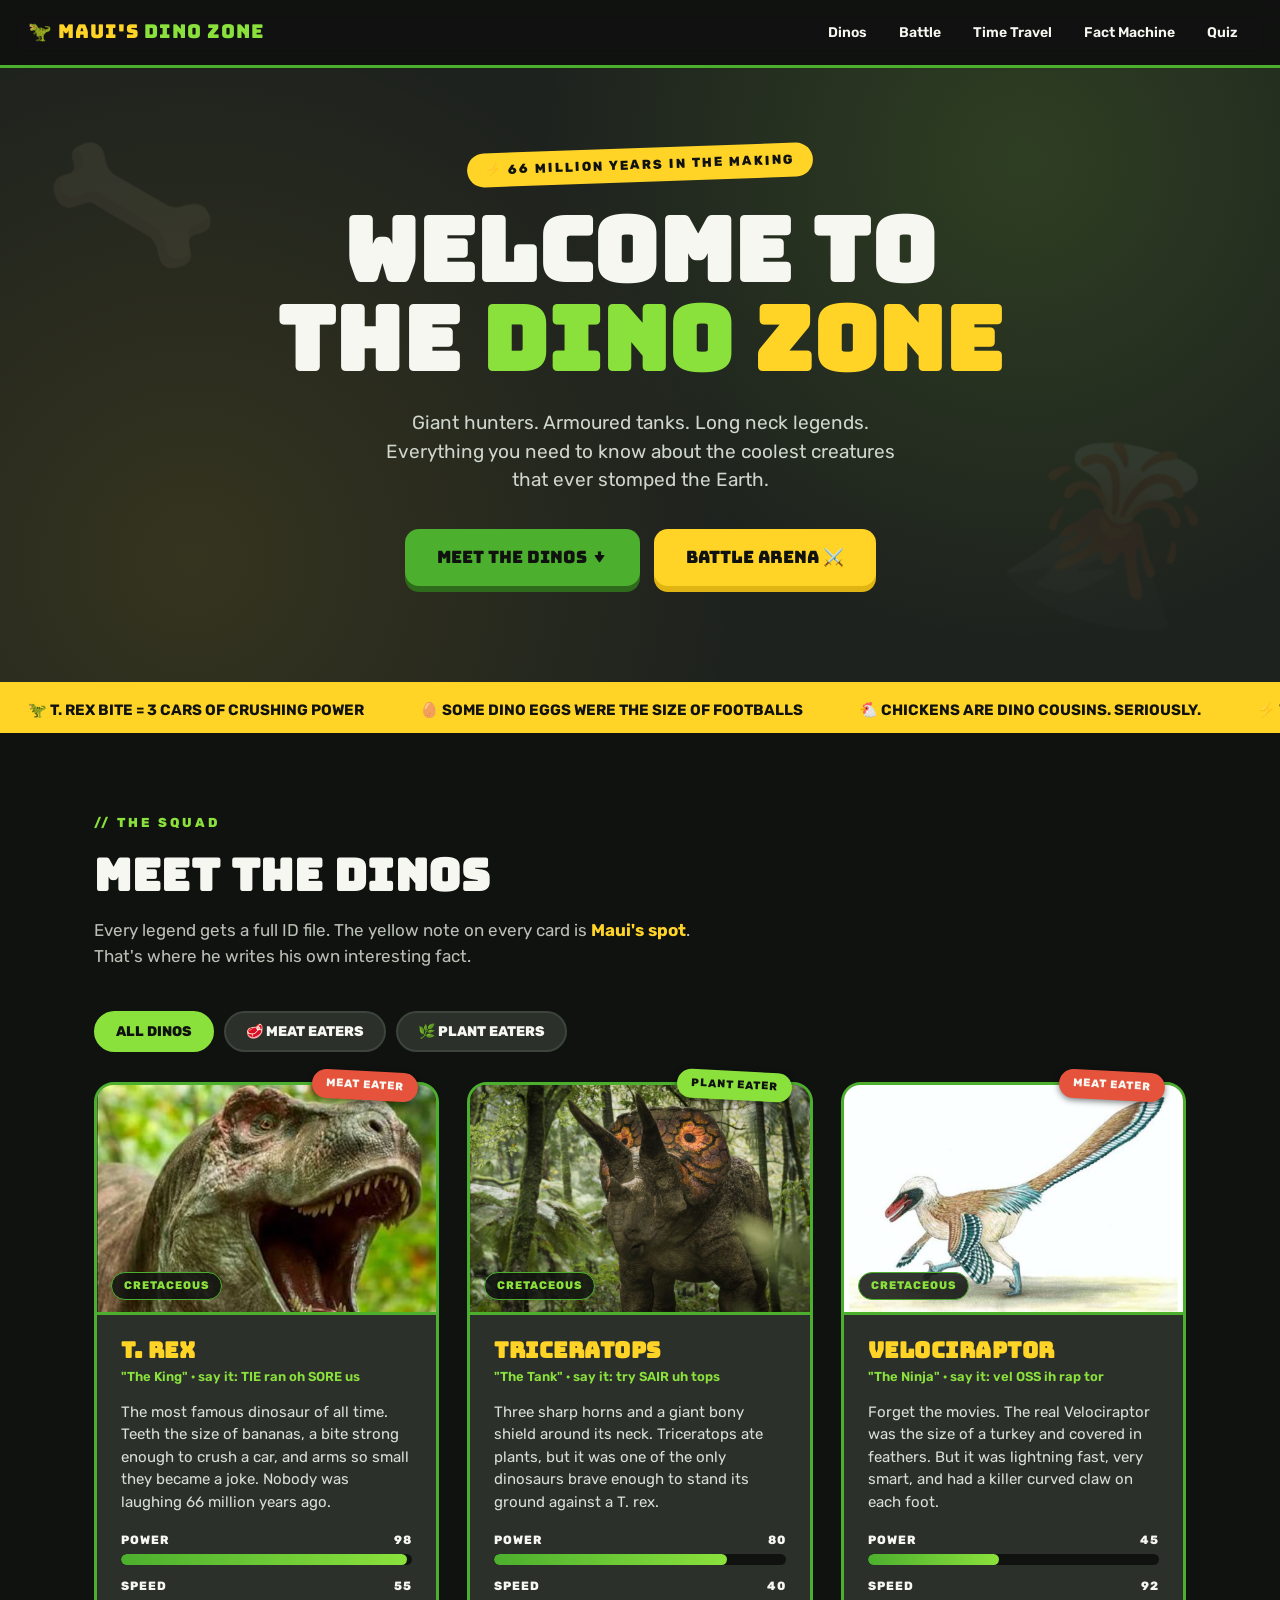
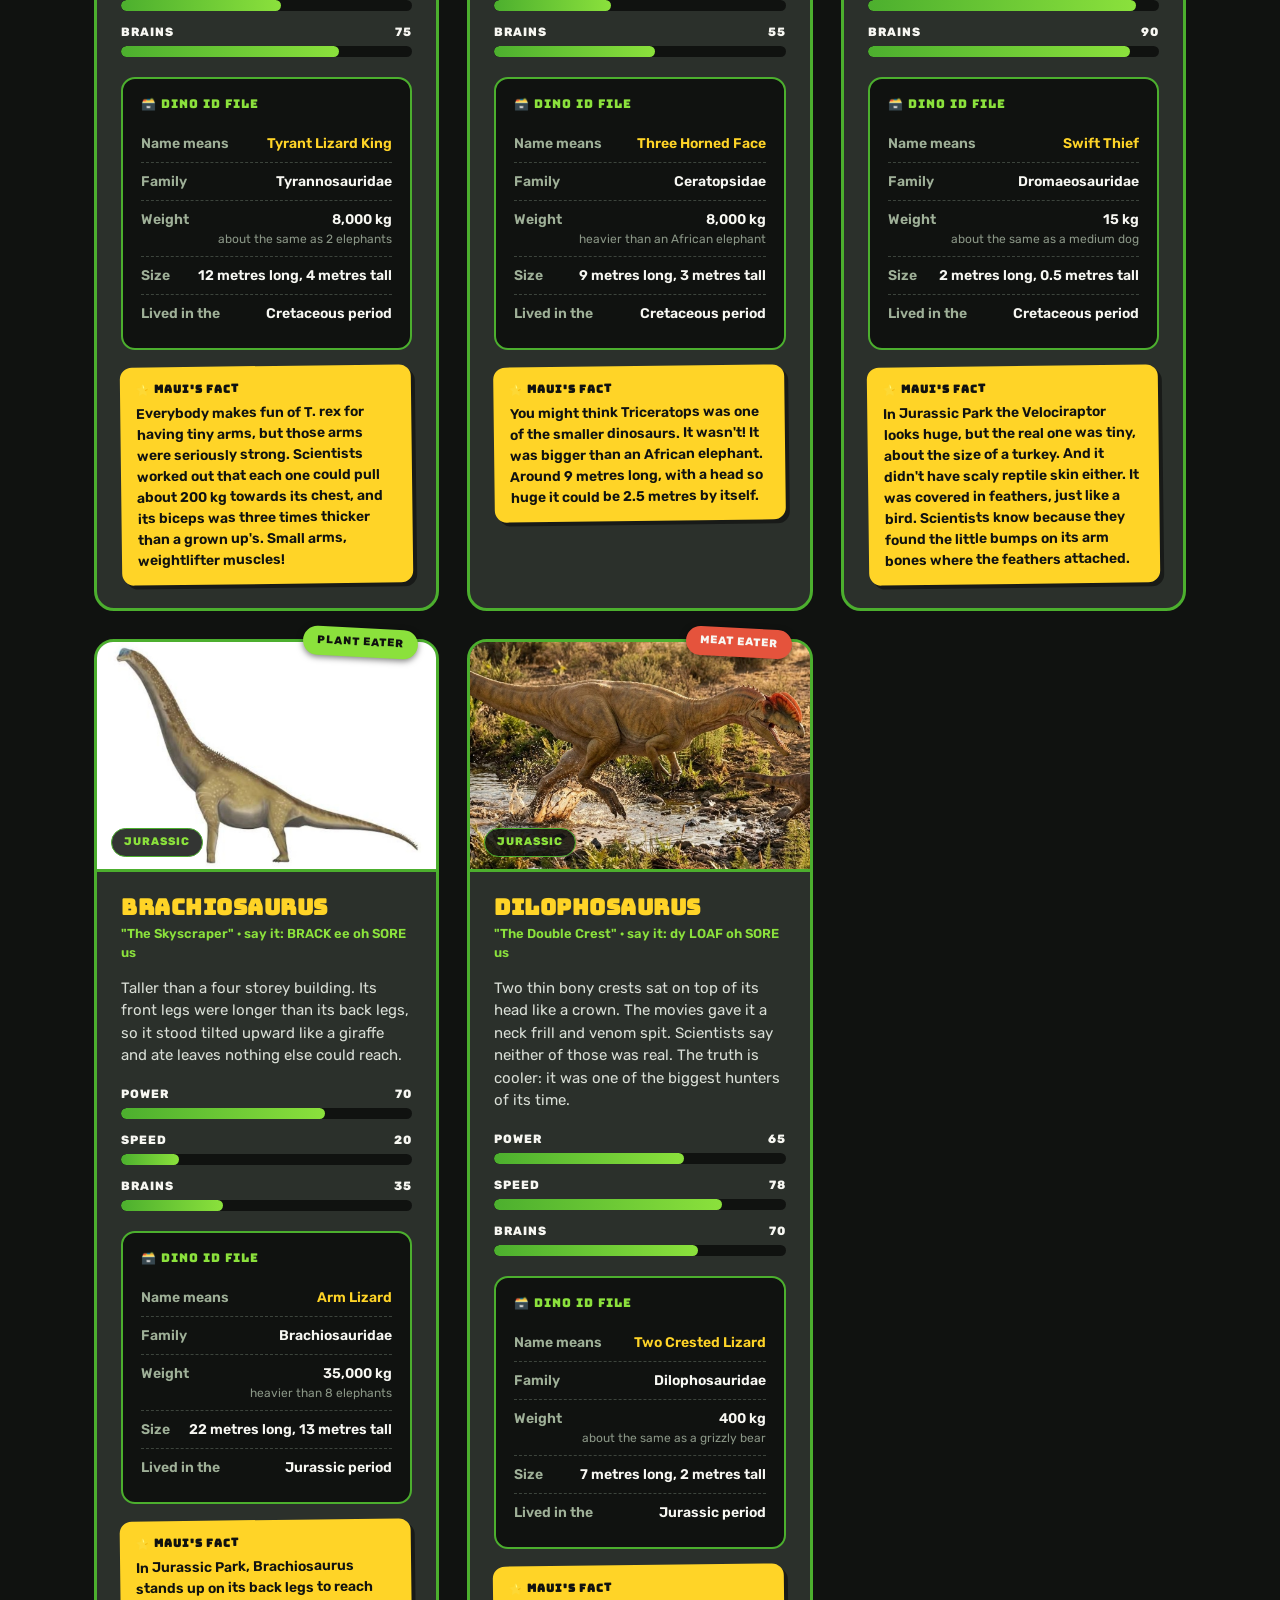
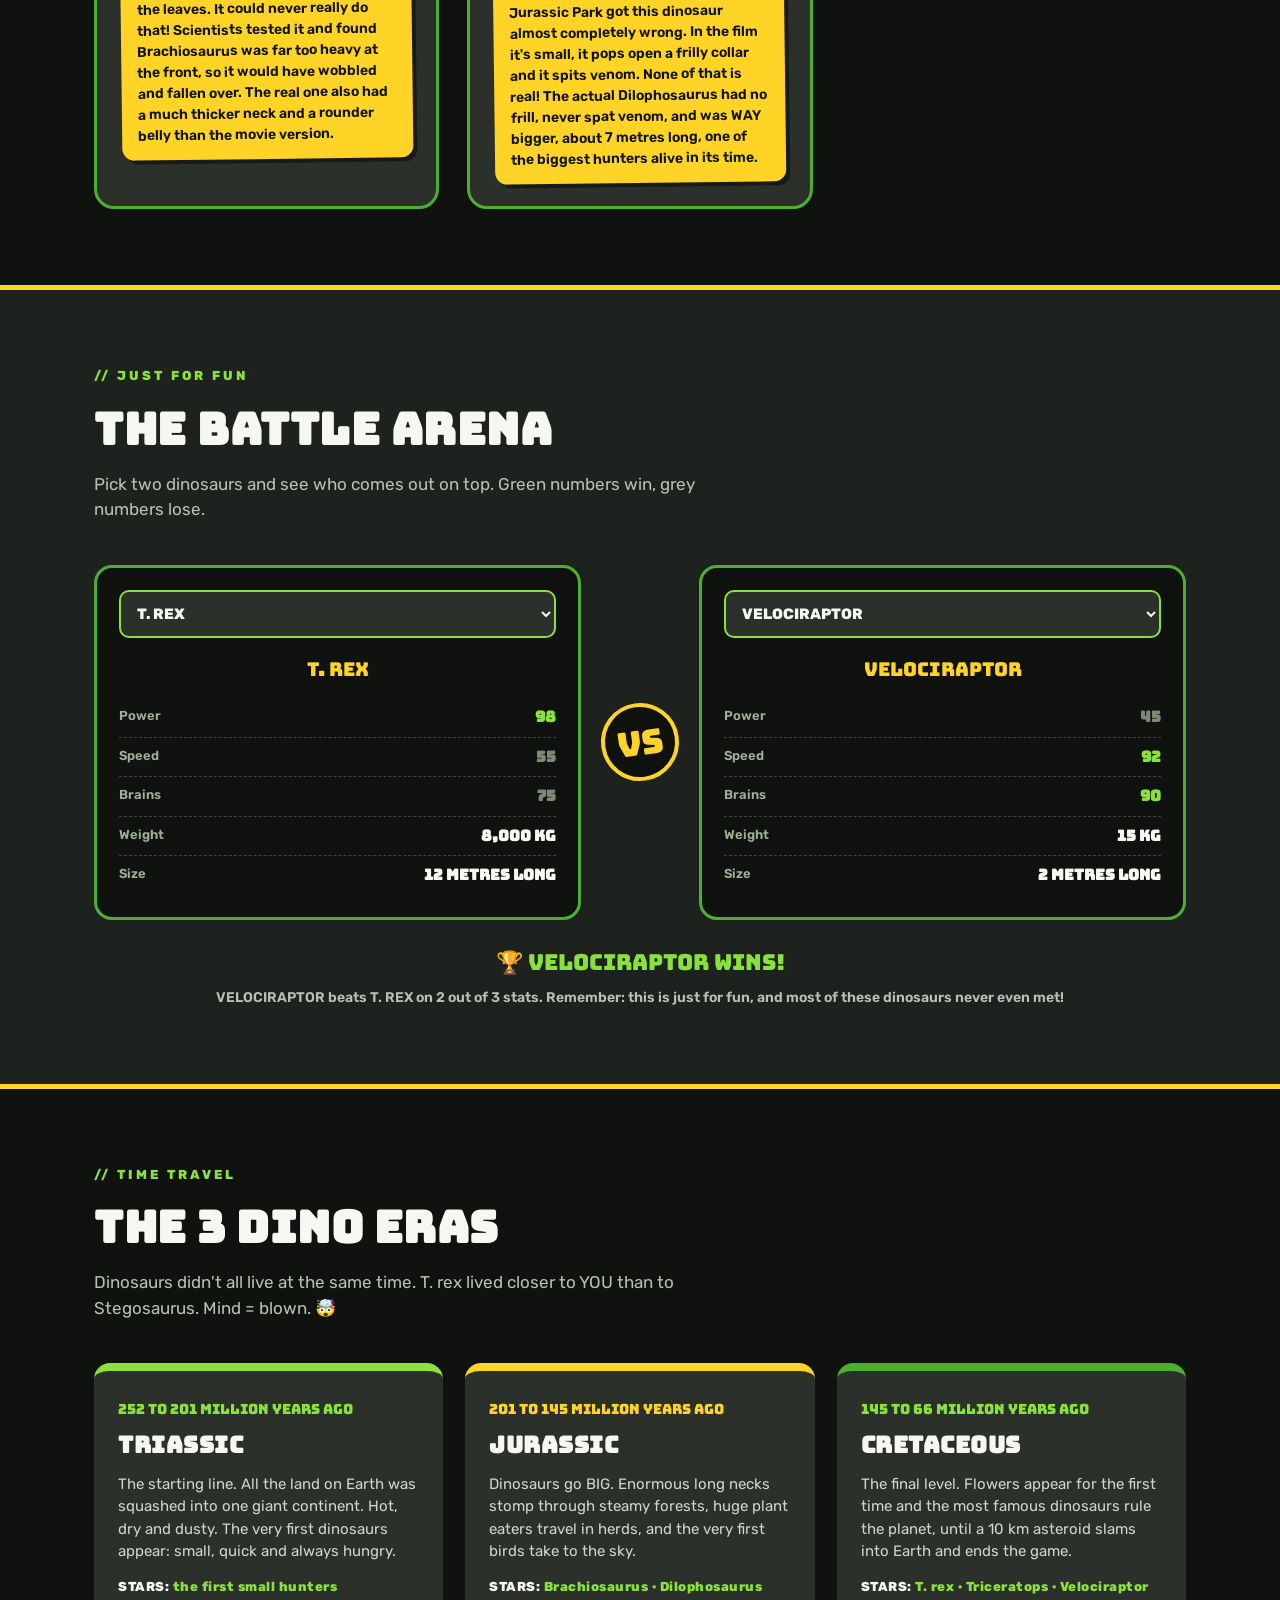
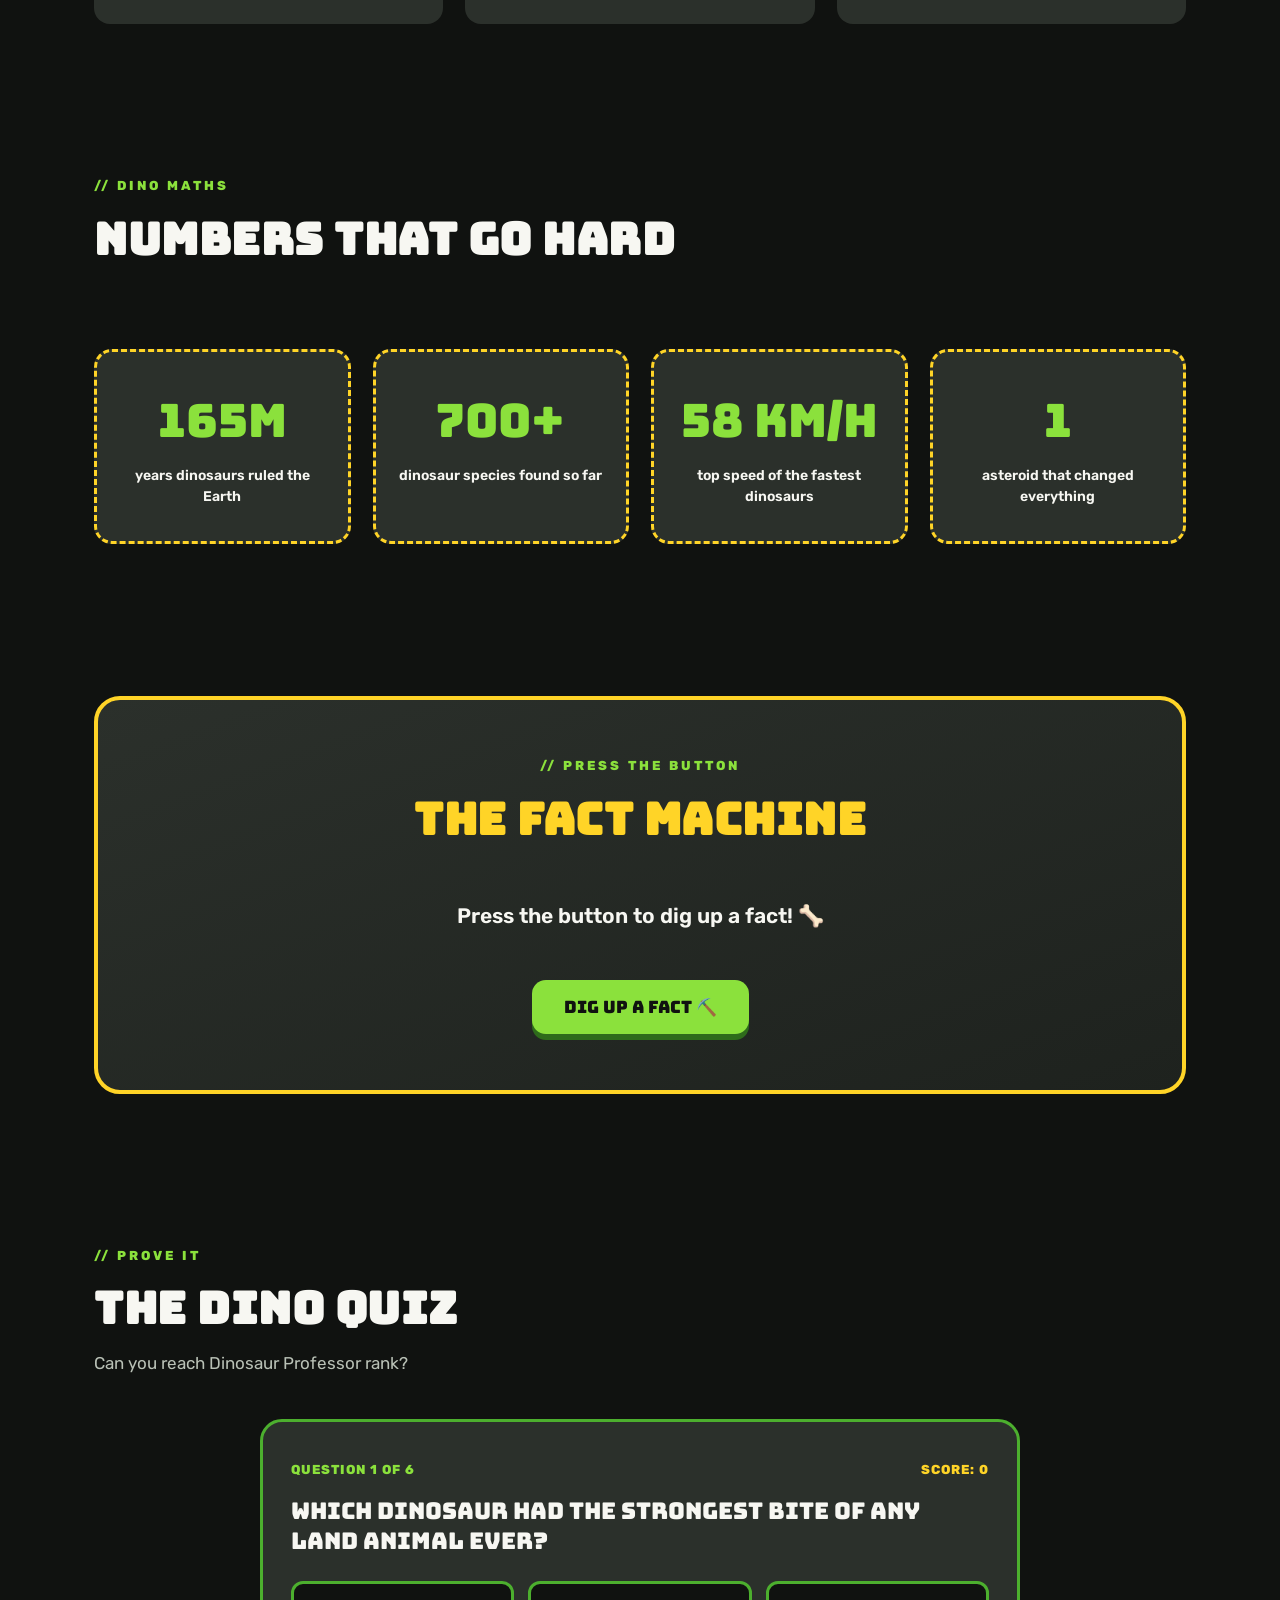
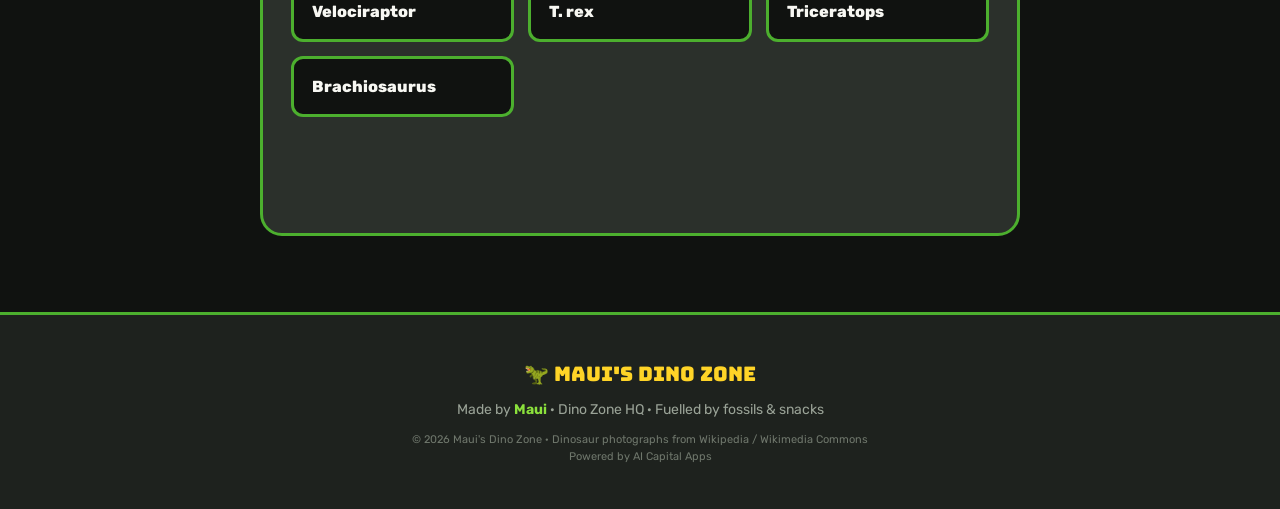
==== commit 797c25ae: "Remove fixed dinosaur count" ====
--- a/index.html
+++ b/index.html
@@ -12,7 +12,7 @@
 <meta property="og:site_name" content="Maui's Dino Zone">
 <meta property="og:url" content="https://mauidinozone.aicapitalapps.com/">
 <meta property="og:title" content="Maui's Dino Zone · For Dinosaur Fans">
-<meta property="og:description" content="Five legendary dinosaurs with real pictures, power stats and full ID files. Plus a battle arena, a fact machine and a quiz. Built by Maui, age 10.">
+<meta property="og:description" content="Legendary dinosaurs with real pictures, power stats and full ID files. Plus a battle arena, a fact machine and a quiz. Built by Maui.">
 <meta property="og:image" content="https://mauidinozone.aicapitalapps.com/social-card.png">
 <meta property="og:image:secure_url" content="https://mauidinozone.aicapitalapps.com/social-card.png">
 <meta property="og:image:type" content="image/png">
@@ -22,7 +22,7 @@
 <meta property="og:locale" content="en_US">
 <meta name="twitter:card" content="summary_large_image">
 <meta name="twitter:title" content="Maui's Dino Zone · For Dinosaur Fans">
-<meta name="twitter:description" content="Five legendary dinosaurs with real pictures, power stats and full ID files. Plus a battle arena, a fact machine and a quiz.">
+<meta name="twitter:description" content="Legendary dinosaurs with real pictures, power stats and full ID files. Plus a battle arena, a fact machine and a quiz.">
 <meta name="twitter:image" content="https://mauidinozone.aicapitalapps.com/social-card.png">
 
 <link rel="icon" href="data:image/svg+xml,<svg xmlns='http://www.w3.org/2000/svg' viewBox='0 0 100 100'><text y='.9em' font-size='90'>🦖</text></svg>">
@@ -70,7 +70,7 @@
 <section id="dinos">
   <div class="kicker">// The Squad</div>
   <h2>MEET THE DINOS</h2>
-  <p class="sub">Five legends with full ID files. The yellow note on every card is <b>Maui's spot</b>. That's where he writes his own interesting fact.</p>
+  <p class="sub">Every legend gets a full ID file. The yellow note on every card is <b>Maui's spot</b>. That's where he writes his own interesting fact.</p>
 
   <div class="filters">
     <button class="active" data-filter="all">ALL DINOS</button>
@@ -161,7 +161,7 @@
 <section id="quiz">
   <div class="kicker">// Prove It</div>
   <h2>THE DINO QUIZ</h2>
-  <p class="sub">Six questions. Can you reach Dinosaur Professor rank?</p>
+  <p class="sub">Can you reach Dinosaur Professor rank?</p>
   <div class="quiz-box" id="quiz-box"><!-- built by app.js --></div>
 </section>
 
